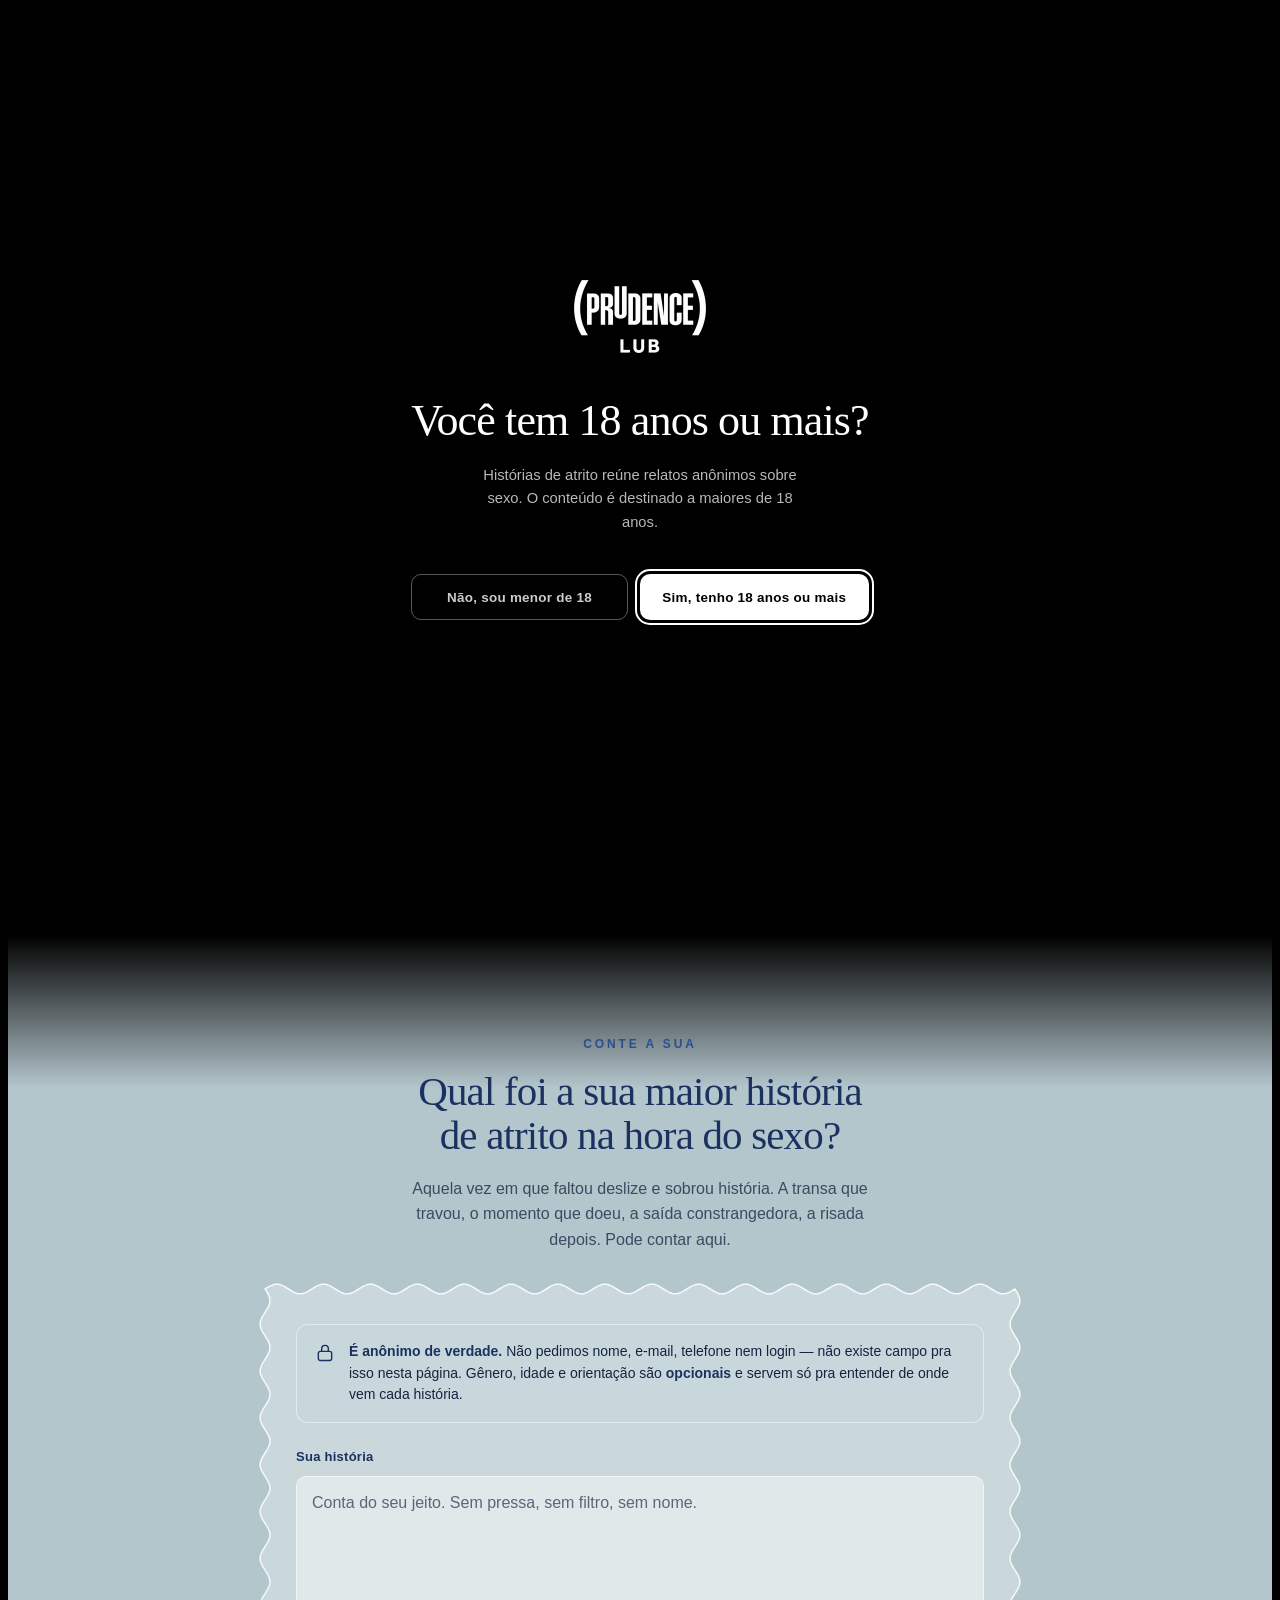
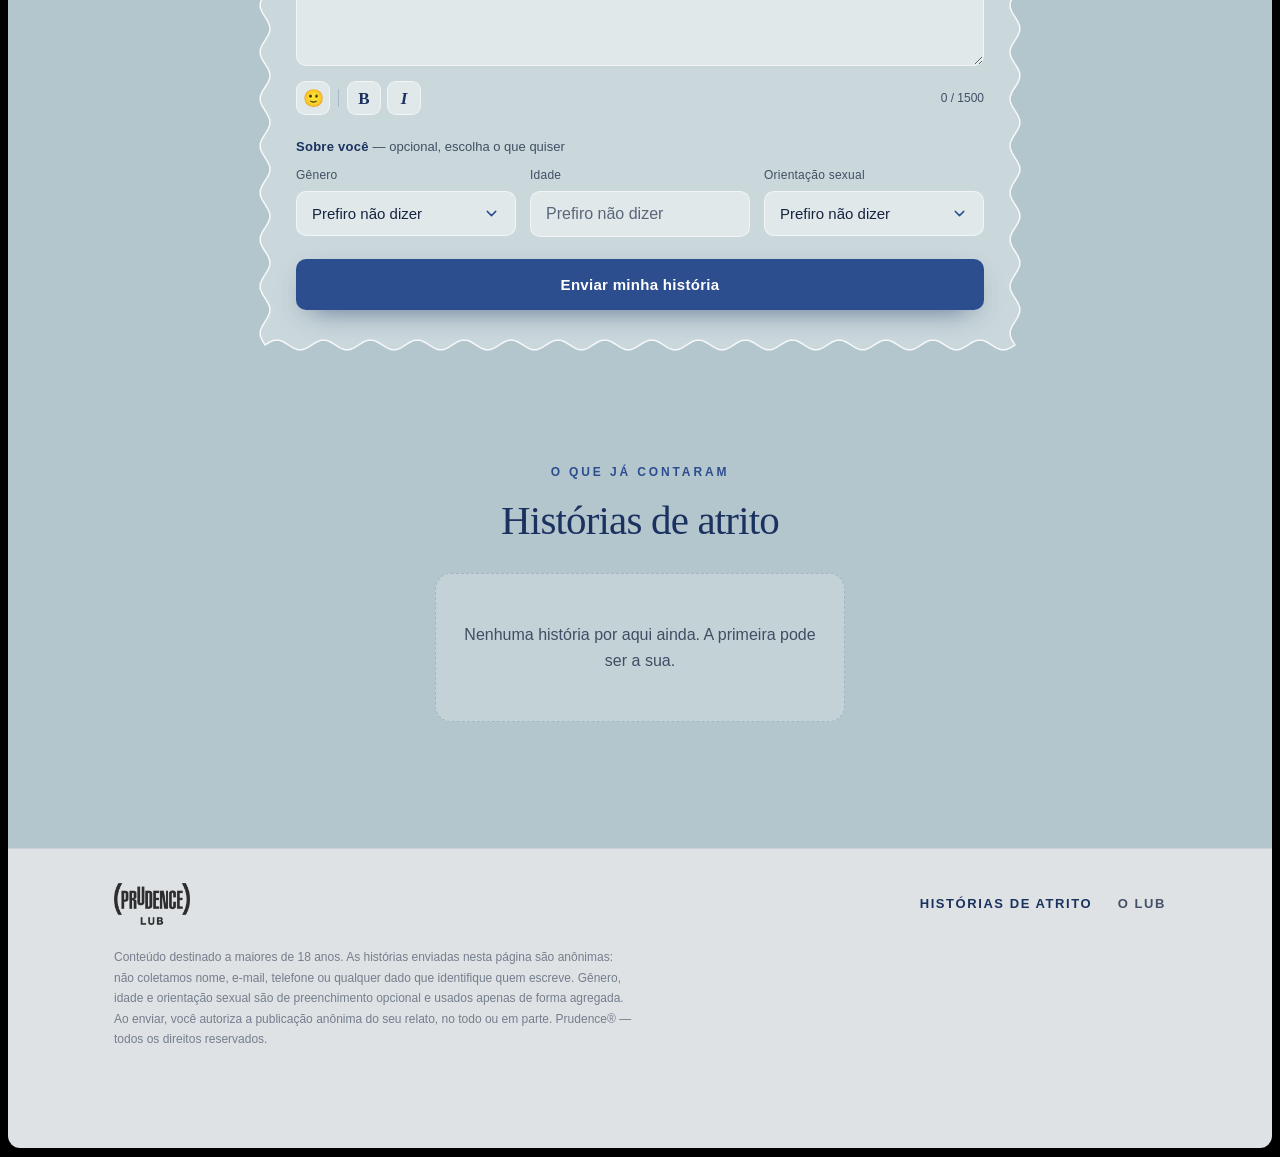
==== index.html @ 9f00e686 "Contorno da hero volta em azul bebe" ====
<!DOCTYPE html>
<html lang="pt-BR">
<head>
<meta charset="utf-8">
<meta name="viewport" content="width=device-width, initial-scale=1, viewport-fit=cover">
<title>Histórias de atrito — Prudence Lub</title>
<meta name="description" content="Qual foi sua maior história de atrito? Conte sua história de forma anônima. Sem nome, sem e-mail, sem login.">
<meta name="theme-color" content="#000000">
<meta property="og:type" content="website">
<meta property="og:title" content="Histórias de atrito">
<meta property="og:description" content="Qual foi sua maior história de atrito? Conte sua história de forma anônima.">
<meta name="robots" content="noindex,nofollow">
<link rel="icon" href="data:image/svg+xml,<svg xmlns='http://www.w3.org/2000/svg' viewBox='0 0 32 32'><circle cx='16' cy='16' r='13' fill='%23c3d7de' stroke='%232c4e8f' stroke-width='2'/></svg>">

<link rel="stylesheet" href="assets/app.css">
<script>
/* roda antes de pintar: quem ja confirmou nao ve o portao piscar */
try{if(localStorage.getItem('casos-de-atrito:idade')==='ok')document.documentElement.classList.add('idade-ok')}catch(e){}
</script>
</head>

<body>

<div class="gate" id="gate" role="dialog" aria-modal="true" aria-labelledby="gateTitle" aria-describedby="gateText">
  <svg class="gate__iris" viewBox="0 0 100 100" preserveAspectRatio="xMidYMid slice" aria-hidden="true">
    <defs>
      <mask id="khMask">
        <rect width="100" height="100" fill="#fff"/>
        <!-- furo de fechadura: branco esconde, preto abre -->
        <path id="khShape" fill="#000"
              d="M50 41A5.8 5.8 0 1 1 49.99 41ZM48 50.5 52 50.5 54.3 61 45.7 61Z"/>
      </mask>
    </defs>
    <rect width="100" height="100" fill="#000" mask="url(#khMask)"/>
  </svg>
  <div class="gate__box">
    <span class="gate__mark" role="img" aria-label="Prudence Lub"></span>

    <div class="gate__ask" id="gateAsk">
      <h1 class="gate__title" id="gateTitle">Você tem 18 anos ou mais?</h1>
      <p class="gate__text" id="gateText">Histórias de atrito reúne relatos anônimos sobre sexo.
        O conteúdo é destinado a maiores de 18 anos.</p>
      <div class="gate__btns">
        <button class="gate__btn gate__btn--yes" type="button" id="gateYes">Sim, tenho 18 anos ou mais</button>
        <button class="gate__btn gate__btn--no" type="button" id="gateNo">Não, sou menor de 18</button>
      </div>
    </div>

    <div class="gate__deny" id="gateDeny" hidden>
      <h1 class="gate__title">Volte quando fizer 18.</h1>
      <p class="gate__text">Este conteúdo é restrito a maiores de idade. Obrigado pela honestidade.</p>
    </div>
  </div>
</div>

<canvas id="fluid" aria-hidden="true"></canvas>

<div class="page">

  <!-- fora do pill preto, na ponta esquerda: abre a janela dos discos -->
  <button class="trilha-btn" id="trilhaBtn" type="button"
          aria-haspopup="dialog" aria-expanded="false" aria-controls="trilha">
    <span class="disco-ico" aria-hidden="true"></span>
    <span class="trilha-btn__label">Trilha</span>
  </button>

  <p class="live" id="live" hidden>
    <span class="live__dot" aria-hidden="true"></span>
    <span id="liveN">32</span> <span class="live__word">anônimos online</span> <span class="live__eyes" aria-hidden="true">👀</span>
  </p>

  <header class="nav" id="nav">
    <nav class="nav__pill" aria-label="Principal">
      <a class="nav__link" href="index.html" aria-current="page">Histórias de atrito</a>
      <a class="brand" href="index.html" aria-label="Prudence Lub — início">
        <span class="brand__mark" role="img" aria-label="Prudence Lub"></span>
      </a>
      <a class="nav__link" href="lub.html">O Lub</a>
    </nav>
  </header>

  <main id="top">

    <!-- HERO -->
    <section class="hero">
      <div class="wrap">
        <h1 class="r">
          <span class="hero__lockup">
            <img class="hero__art" src="assets/historias-de-atrito-traco.webp"
                 width="1009" height="511" alt="Histórias de atrito"
                 fetchpriority="high" decoding="async">
            <!-- gotas entram aqui, montadas em common.js -->
            <span class="hero__gotas" id="heroGotas" aria-hidden="true"></span>
          </span>
        </h1>
        <div class="scroll r" aria-hidden="true">
          <svg viewBox="0 0 24 24" width="15" height="15" fill="none" stroke="currentColor" stroke-width="2" stroke-linecap="round" stroke-linejoin="round"><path d="M12 5v14M19 12l-7 7-7-7"/></svg>
        </div>
      </div>
    </section>

    <!-- ESCREVER  |  LER -->
    <section class="split" id="contar">
      <div class="wrap split__in">

       <div class="col col--form">
        <div class="col__head r">
          <span class="eyebrow">Conte a sua</span>
          <h2>Qual foi a sua maior história de atrito na hora do sexo?</h2>
          <p>Aquela vez em que faltou deslize e sobrou história. A transa que travou,
            o momento que doeu, a saída constrangedora, a risada depois. Pode contar aqui.</p>
        </div>

        <div class="panel-wrap r">
        <svg class="panel__edge" id="panelEdge" aria-hidden="true"><path/></svg>
        <div class="panel" id="panel">

          <form id="form" novalidate>
            <div class="anon">
              <svg viewBox="0 0 24 24" fill="none" stroke="currentColor" stroke-width="1.7" stroke-linecap="round" stroke-linejoin="round" aria-hidden="true">
                <rect x="4" y="10" width="16" height="11" rx="2.5"/><path d="M8 10V6.8a4 4 0 0 1 8 0V10"/>
              </svg>
              <p><strong>É anônimo de verdade.</strong> Não pedimos nome, e-mail, telefone
                nem login — não existe campo pra isso nesta página. Gênero, idade e
                orientação são <strong>opcionais</strong> e servem só pra entender de onde
                vem cada história.</p>
            </div>

            <div class="field field--story">
              <label for="historia">Sua história</label>
              <textarea id="historia" name="historia" maxlength="1500" required
                placeholder="Conta do seu jeito. Sem pressa, sem filtro, sem nome."></textarea>

              <div class="field__foot">
                <div class="tools" role="group" aria-label="Formatação">
                  <button class="tool" type="button" id="emojiBtn"
                          aria-expanded="false" aria-controls="emojiPanel"
                          aria-label="Inserir emoji" title="Emoji">🙂</button>
                  <span class="tools__sep" aria-hidden="true"></span>
                  <button class="tool tool--b" type="button" id="boldBtn"
                          aria-label="Negrito" title="Negrito (Ctrl+B)">B</button>
                  <button class="tool tool--i" type="button" id="italBtn"
                          aria-label="Itálico" title="Itálico (Ctrl+I)">I</button>
                </div>
                <span class="counter" id="counter">0 / 1500</span>
              </div>

              <div class="emoji-panel" id="emojiPanel" role="group" aria-label="Emojis" hidden></div>
            </div>

            <fieldset>
              <span class="legend">Sobre você <span class="hint">— opcional, escolha o que quiser</span></span>
              <div class="grid3">
                <div>
                  <label for="genero">Gênero</label>
                  <select id="genero" name="genero">
                    <option value="">Prefiro não dizer</option>
                    <option>Mulher cis</option>
                    <option>Homem cis</option>
                    <option>Mulher trans</option>
                    <option>Homem trans</option>
                    <option>Pessoa não-binária</option>
                    <option>Travesti</option>
                    <option>Outro</option>
                  </select>
                </div>

                <div>
                  <label for="idade">Idade</label>
                  <input type="number" id="idade" name="idade"
                    min="18" max="100" step="1" inputmode="numeric"
                    placeholder="Prefiro não dizer">
                </div>

                <div>
                  <label for="orientacao">Orientação sexual</label>
                  <select id="orientacao" name="orientacao">
                    <option value="">Prefiro não dizer</option>
                    <option>Heterossexual</option>
                    <option>Gay</option>
                    <option>Lésbica</option>
                    <option>Bissexual</option>
                    <option>Pansexual</option>
                    <option>Assexual</option>
                    <option>Outra</option>
                  </select>
                </div>
              </div>
            </fieldset>

            <!-- honeypot -->
            <div class="hp" aria-hidden="true">
              <label for="site">Não preencha este campo</label>
              <input type="text" id="site" name="site" tabindex="-1" autocomplete="off">
            </div>

            <button class="btn" type="submit" id="submit"><span>Enviar minha história</span></button>
            <p class="err" id="err" role="alert"></p>
          </form>

          <div class="done" id="done" role="status" aria-live="polite">
            <div class="mark">
              <svg viewBox="0 0 24 24" fill="none" stroke="currentColor" stroke-width="2" stroke-linecap="round" stroke-linejoin="round"><path d="M20 6 9 17l-5-5"/></svg>
            </div>
            <h3>História recebida.</h3>
            <p>Obrigado por contar. Ela entrou anônima, do jeito que você escreveu.</p>
            <button class="again" type="button" id="again">Ver as histórias</button>
          </div>

        </div>
        </div>
       </div>

       <div class="col col--feed" id="historias">
        <div class="col__head r">
          <span class="eyebrow">O que já contaram</span>
          <h2>Histórias de atrito</h2>
          <p class="feed__count" id="feedCount"></p>
        </div>

        <div class="feed__grid" id="feedGrid"></div>

        <p class="feed__empty" id="feedEmpty">
          Nenhuma história por aqui ainda. A primeira pode ser a sua.
        </p>

        <button class="feed__more" type="button" id="feedMore" hidden>Ver mais histórias</button>
       </div>

      </div>
    </section>

  </main>

  <a class="tab" href="#contar">
    <svg class="tab__shape" viewBox="0 0 480 44" aria-hidden="true">
      <!-- colina de ombros concavos: os pontos de controle ficam a meio
           caminho do ombro, entao a curva sai horizontal da moldura e
           chega horizontal no plato — sem quina -->
      <path d="M0 44C60 44 60 0 120 0L360 0C420 0 420 44 480 44Z"/>
    </svg>
    <span class="tab__label">Quero contar minha história</span>
  </a>

  <footer>
    <div class="wrap">
      <div class="foot">
        <a class="brand" href="index.html" aria-label="Prudence Lub — início">
          <span class="brand__mark" role="img" aria-label="Prudence Lub"></span>
        </a>
        <nav class="foot__links" aria-label="Rodapé">
          <a href="index.html" aria-current="page">Histórias de atrito</a>
          <a href="lub.html">O Lub</a>
        </nav>
      </div>
      <p class="legal">
        Conteúdo destinado a maiores de 18 anos. As histórias enviadas nesta página são
        anônimas: não coletamos nome, e-mail, telefone ou qualquer dado que identifique
        quem escreve. Gênero, idade e orientação sexual são de preenchimento opcional e
        usados apenas de forma agregada. Ao enviar, você autoriza a publicação anônima do
        seu relato, no todo ou em parte. Prudence® — todos os direitos reservados.
      </p>
    </div>
  </footer>

</div>

<!-- ============================================================
     Janela da trilha: escolhe o disco pra escrever "na vibe".

     O palco ocupa a janela inteira e as capas sao <button> de
     verdade — e o WebGL que pinta por cima, quando disponivel.
     Capas e tocador sao montados em assets/common.js.
     ============================================================ -->
<div class="trilha" id="trilha" hidden role="dialog" aria-modal="true" aria-labelledby="trilhaTitle">
  <div class="trilha__scrim"></div>
  <div class="trilha__palco" id="trilhaPalco" aria-label="Discos"></div>

  <div class="tocador" id="tocador">
    <button class="tocador__play" id="tocaPlay" type="button" aria-label="Tocar">
      <svg id="tocaIcoPlay" width="18" height="18" viewBox="0 0 24 24" fill="currentColor" aria-hidden="true"><path d="M7 4.5 20 12 7 19.5z"/></svg>
      <svg id="tocaIcoPause" width="18" height="18" viewBox="0 0 24 24" fill="currentColor" aria-hidden="true" hidden><path d="M7 4.5h3.6v15H7zM13.4 4.5H17v15h-3.6z"/></svg>
    </button>

    <div class="tocador__txt">
      <p class="tocador__nome" id="tocaNome">01. Sem pressa</p>
      <p class="tocador__sub" id="tocaSub">Histórias de atrito, Vol. I</p>
      <p class="tocador__tempo" id="tocaTempo">--:--</p>
    </div>

    <div class="tocador__nav">
      <button id="tocaPrev" type="button" aria-label="Disco anterior">
        <svg width="16" height="16" viewBox="0 0 24 24" fill="currentColor" aria-hidden="true"><path d="M18 5v14L8 12zM6 5h2.2v14H6z"/></svg>
      </button>
      <button id="tocaNext" type="button" aria-label="Próximo disco">
        <svg width="16" height="16" viewBox="0 0 24 24" fill="currentColor" aria-hidden="true"><path d="M6 5v14l10-7zM15.8 5H18v14h-2.2z"/></svg>
      </button>
    </div>

    <span class="tocador__barra" id="tocaBarra"></span>
  </div>

  <div class="trilha__box">
    <button class="trilha__close" id="trilhaClose" type="button">fechar</button>
    <p class="trilha__eyebrow">Escolha o disco</p>
    <h2 class="trilha__title" id="trilhaTitle">Escreva na vibe</h2>
    <p class="trilha__sub">Cada disco é um clima. Arraste, escolha o seu e deixe tocando
      enquanto conta sua história.</p>
  </div>

  <p class="trilha__nota" id="trilhaNota">
    As faixas ainda não têm áudio: os arquivos entram em <code>assets/audio/</code>
    e a trilha passa a tocar. Nada aqui simula som.
  </p>
</div>
<script src="assets/common.js"></script>
<script>
/* =============================================================
   Formulário + feed de histórias

   ATENÇÃO: não existe backend ainda.

   - FORM_ENDPOINT vazio  -> o envio não sai do navegador. A história
     é guardada em localStorage só pra o feed ter o que mostrar em
     demo. É por navegador: ninguém vê a história de mais ninguém.
   - STORIES_ENDPOINT vazio -> o feed lê o mesmo localStorage.

   Com os dois preenchidos a página funciona de verdade, sem mais
   nenhuma mudança de código. O feed espera um GET devolvendo
   [{ historia, genero, idade, orientacao }, ...] já MODERADO —
   esta página publica o que o endpoint mandar.

   O anonimato prometido é responsabilidade do backend: ele NÃO pode
   registrar IP, User-Agent nem timestamp de precisão suficiente pra
   cruzar com outros logs.
   ============================================================= */
(() => {
  const FORM_ENDPOINT = '';      // POST — ex.: 'https://track-....../historias'
  const STORIES_ENDPOINT = '';   // GET  — ex.: 'https://track-....../historias'
  const VOTE_ENDPOINT = '';      // POST — ex.: 'https://track-....../historias/voto'
  const LOCAL_KEY = 'casos-de-atrito:local';
  const VOTES_KEY = 'casos-de-atrito:votos';
  const VOTED_KEY = 'casos-de-atrito:votei';
  const PAGE = 6;

  const form = document.getElementById('form');
  const done = document.getElementById('done');
  const err = document.getElementById('err');
  const submit = document.getElementById('submit');
  const historia = document.getElementById('historia');
  const counter = document.getElementById('counter');
  const idade = document.getElementById('idade');
  const MAX = 1500;
  const IDADE_MIN = 18, IDADE_MAX = 100;

  // só dígitos no campo de idade — bloqueia "e", "+", "-" e vírgula do type=number
  idade.addEventListener('keydown', (e) => {
    if (['e', 'E', '+', '-', ',', '.'].includes(e.key)) e.preventDefault();
  });
  idade.addEventListener('input', () => {
    idade.value = idade.value.replace(/\D/g, '').slice(0, 3);
    idade.classList.remove('is-bad');
  });

  // contador de caracteres
  const updateCounter = () => {
    const n = historia.value.length;
    counter.textContent = `${n} / ${MAX}`;
    counter.classList.toggle('is-near', n > MAX * 0.9);
  };
  historia.addEventListener('input', updateCounter);
  updateCounter();

  const fail = (msg) => {
    err.textContent = msg;
    err.classList.add('is-on');
  };

  form.addEventListener('submit', async (e) => {
    e.preventDefault();
    err.classList.remove('is-on');

    // honeypot: bot preencheu o campo escondido — finge sucesso e descarta
    if (form.site.value) { form.style.display = 'none'; done.classList.add('is-on'); return; }

    const texto = historia.value.trim();
    if (texto.length < 40) {
      fail('Conta um pouco mais — pelo menos umas linhas pra história fazer sentido.');
      historia.focus();
      return;
    }

    // idade é opcional, mas se vier tem que estar entre 18 e 100
    let anos = null;
    if (idade.value.trim()) {
      anos = parseInt(idade.value, 10);
      if (!Number.isFinite(anos) || anos < IDADE_MIN || anos > IDADE_MAX) {
        fail(anos < IDADE_MIN
          ? 'Esta página é só para maiores de 18 anos.'
          : `Coloque uma idade entre ${IDADE_MIN} e ${IDADE_MAX} — ou deixe em branco.`);
        idade.classList.add('is-bad');
        idade.focus();
        return;
      }
    }

    // payload sem nada que identifique quem escreveu
    const payload = {
      historia: texto,
      genero: form.genero.value || null,
      idade: anos,
      orientacao: form.orientacao.value || null
    };

    submit.disabled = true;
    submit.querySelector('span').textContent = 'Enviando…';

    try {
      if (FORM_ENDPOINT) {
        const res = await fetch(FORM_ENDPOINT, {
          method: 'POST',
          headers: { 'Content-Type': 'application/json' },
          body: JSON.stringify(payload)
        });
        if (!res.ok) throw new Error(res.status);
      }
      // sem endpoint, guarda local só pra o feed ter o que mostrar em demo
      if (!FORM_ENDPOINT) saveLocal(payload);

      form.style.display = 'none';
      done.classList.add('is-on');
      done.scrollIntoView({ block: 'center', behavior: 'smooth' });

      stories = await loadStories();
      paint(true);
    } catch {
      submit.disabled = false;
      submit.querySelector('span').textContent = 'Enviar minha história';
      fail('Não deu pra enviar agora. Tenta de novo em alguns instantes.');
    }
  });


  /* ---------- feed ---------- */
  const grid = document.getElementById('feedGrid');
  const empty = document.getElementById('feedEmpty');
  const moreBtn = document.getElementById('feedMore');
  const countEl = document.getElementById('feedCount');

  let stories = [];
  let shown = 0;

  const newId = () => (crypto.randomUUID ? crypto.randomUUID()
                                         : 'h' + Date.now() + Math.random().toString(36).slice(2));

  function saveLocal(story) {
    const local = readJSON(LOCAL_KEY, []);
    local.unshift({ ...story, id: newId() });
    writeJSON(LOCAL_KEY, local.slice(0, 200));
  }

  async function loadStories() {
    if (STORIES_ENDPOINT) {
      try {
        const res = await fetch(STORIES_ENDPOINT);
        if (!res.ok) throw new Error(res.status);
        const data = await res.json();
        return Array.isArray(data) ? data : (data.historias || []);
      } catch { return []; }
    }
    // backfill de id em registros antigos, pra o voto ter chave estável
    const local = readJSON(LOCAL_KEY, []);
    let dirty = false;
    for (const h of local) if (!h.id) { h.id = newId(); dirty = true; }
    if (dirty) writeJSON(LOCAL_KEY, local);
    return local;
  }

  /* ---------- votos ----------
     Sem VOTE_ENDPOINT os votos vivem em localStorage: contam por
     navegador e servem pra demo. Com endpoint, o servidor e a fonte
     da verdade e o numero vem junto com a historia (s.votos). */
  const readJSON = (k, fb) => {
    try { return JSON.parse(localStorage.getItem(k)) ?? fb; } catch { return fb; }
  };
  const writeJSON = (k, v) => {
    try { localStorage.setItem(k, JSON.stringify(v)); } catch { /* storage cheio/bloqueado */ }
  };

  const localVotes = () => readJSON(VOTES_KEY, {});
  const votedIds = () => new Set(readJSON(VOTED_KEY, []));

  function voteCount(s) {
    if (VOTE_ENDPOINT || STORIES_ENDPOINT) return Number(s.votos) || 0;
    return Number(localVotes()[s.id]) || 0;
  }

  async function sendVote(id, delta) {
    if (!VOTE_ENDPOINT) {
      const v = localVotes();
      v[id] = Math.max(0, (Number(v[id]) || 0) + delta);
      writeJSON(VOTES_KEY, v);
      return;
    }
    await fetch(VOTE_ENDPOINT, {
      method: 'POST',
      headers: { 'Content-Type': 'application/json' },
      body: JSON.stringify({ id, delta })
    });
  }

  function voteButton(s) {
    const btn = document.createElement('button');
    btn.type = 'button';
    btn.className = 'vote';

    const drop = document.createElement('span');
    drop.className = 'vote__drop';
    drop.textContent = '💦';
    drop.setAttribute('aria-hidden', 'true');

    const n = document.createElement('span');
    n.className = 'vote__n';

    btn.append(drop, n);

    let on = votedIds().has(s.id);
    let count = voteCount(s);

    const sync = () => {
      n.textContent = count;
      btn.classList.toggle('is-on', on);
      btn.setAttribute('aria-pressed', String(on));
      btn.setAttribute('aria-label',
        `${count} ${count === 1 ? 'gota' : 'gotas'}. ${on ? 'Remover meu voto' : 'Votar nesta história'}`);
    };
    sync();

    btn.addEventListener('click', async () => {
      const delta = on ? -1 : 1;
      on = !on;
      count = Math.max(0, count + delta);
      sync();

      if (on) {
        btn.classList.remove('is-pop');
        void btn.offsetWidth;          // reinicia a animação
        btn.classList.add('is-pop');
      }

      // registra quem eu votei (por navegador, não identifica ninguém)
      const set = votedIds();
      on ? set.add(s.id) : set.delete(s.id);
      writeJSON(VOTED_KEY, [...set]);

      try { await sendVote(s.id, delta); }
      catch {
        // servidor recusou: desfaz pra não mentir o número
        on = !on;
        count = Math.max(0, count - delta);
        const back = votedIds();
        on ? back.add(s.id) : back.delete(s.id);
        writeJSON(VOTED_KEY, [...back]);
        sync();
      }
    });

    return btn;
  }

  /* Converte **negrito** e _italico_ montando nos de texto e elementos.
     Sem innerHTML em nenhum ponto: o resto do texto entra como texto
     literal, entao markup enviado no relato nao vira elemento. */
  function marcarTexto(alvo, texto) {
    alvo.textContent = '';
    const re = /\*\*([^*\n]+)\*\*|_([^_\n]+)_/g;
    let i = 0, m;
    while ((m = re.exec(texto)) !== null) {
      if (m.index > i) alvo.appendChild(document.createTextNode(texto.slice(i, m.index)));
      const forte = m[1] !== undefined;
      const tag = document.createElement(forte ? 'strong' : 'em');
      tag.textContent = forte ? m[1] : m[2];
      alvo.appendChild(tag);
      i = re.lastIndex;
    }
    if (i < texto.length) alvo.appendChild(document.createTextNode(texto.slice(i)));
  }

  function storyCard(s) {
    const el = document.createElement('article');
    el.className = 'story';

    const p = document.createElement('p');
    p.className = 'story__text is-clamped';
    marcarTexto(p, String(s.historia || ''));
    el.appendChild(p);

    const more = document.createElement('button');
    more.type = 'button';
    more.className = 'story__more';
    more.textContent = 'Ler tudo';
    more.hidden = true;
    more.addEventListener('click', () => {
      const clamped = p.classList.toggle('is-clamped');
      more.textContent = clamped ? 'Ler tudo' : 'Recolher';
    });
    el.appendChild(more);

    const foot = document.createElement('div');
    foot.className = 'story__foot';

    const meta = document.createElement('p');
    meta.className = 'story__meta';
    const bits = [
      s.genero,
      Number.isFinite(+s.idade) && s.idade ? `${s.idade} anos` : null,
      s.orientacao
    ].filter(Boolean);
    meta.textContent = bits.length ? bits.join(' · ') : 'Anônimo';
    foot.appendChild(meta);

    foot.appendChild(voteButton(s));
    el.appendChild(foot);

    // "Ler tudo" só aparece se o texto realmente estourar o clamp
    requestAnimationFrame(() => {
      if (p.scrollHeight - p.clientHeight > 4) more.hidden = false;
    });

    return el;
  }

  function paint(reset) {
    if (reset) { grid.textContent = ''; shown = 0; }

    for (const s of stories.slice(shown, shown + PAGE)) grid.appendChild(storyCard(s));
    shown = Math.min(shown + PAGE, stories.length);

    moreBtn.hidden = shown >= stories.length;
    empty.hidden = stories.length > 0;
    countEl.textContent = stories.length
      ? `${stories.length} ${stories.length === 1 ? 'história contada' : 'histórias contadas'}`
      : '';
  }

  moreBtn.addEventListener('click', () => paint(false));
  document.getElementById('again').addEventListener('click', () => {
    document.getElementById('historias').scrollIntoView({ behavior: 'smooth' });
  });

  loadStories().then(s => { stories = s; paint(true); });


  /* ---------- ondulação no hover do botão ---------- */
  let lastRipple = 0;
  const ripple = (e) => {
    const now = performance.now();
    if (now - lastRipple < 190) return;   // throttle: senão vira sopa de anéis
    lastRipple = now;

    const r = submit.getBoundingClientRect();
    const x = e.clientX - r.left, y = e.clientY - r.top;

    // diâmetro que alcança o canto mais distante do cursor
    const d = 2 * Math.max(
      Math.hypot(x, y), Math.hypot(r.width - x, y),
      Math.hypot(x, r.height - y), Math.hypot(r.width - x, r.height - y)
    );

    const el = document.createElement('span');
    el.className = 'ripple';
    el.style.cssText = `left:${x}px;top:${y}px;width:${d}px;height:${d}px`;
    submit.appendChild(el);
    el.addEventListener('animationend', () => el.remove());
  };
  submit.addEventListener('pointerenter', ripple);
  submit.addEventListener('pointermove', ripple);
})();


/* =============================================================
   Borda ondulada da janela de escrever

   Percorre o perimetro do retangulo somando um seno na normal de
   cada lado. Cada lado recebe um numero INTEIRO de ondas, entao a
   curva volta a zero exatamente nos cantos e as quinas fecham sem
   degrau. O mesmo caminho vira clip-path do painel (pro vidro seguir
   a onda) e stroke de um svg irmao (pro contorno nao ser cortado).
   ============================================================= */
(() => {
  const panel = document.getElementById('panel');
  const svg = document.getElementById('panelEdge');
  if (!panel || !svg || !CSS.supports('clip-path', 'path("M0 0L1 1Z")')) return;

  const path = svg.querySelector('path');
  const AMP = 5;          // altura da onda
  const TARGET = 46;      // comprimento de onda alvo, ajustado pra fechar inteiro
  const SEG = 10;         // segmentos por onda

  function build(w, h) {
    const pts = [];
    const side = (x0, y0, x1, y1, nx, ny) => {
      const len = Math.hypot(x1 - x0, y1 - y0);
      const waves = Math.max(2, Math.round(len / TARGET));
      const steps = waves * SEG;
      for (let i = 0; i < steps; i++) {
        const t = i / steps;
        const off = Math.sin(t * waves * Math.PI * 2) * AMP;
        pts.push([x0 + (x1 - x0) * t + nx * off, y0 + (y1 - y0) * t + ny * off]);
      }
    };

    const m = AMP;   // margem pra crista da onda nao vazar da caixa
    side(m, m, w - m, m, 0, -1);        // topo
    side(w - m, m, w - m, h - m, 1, 0); // direita
    side(w - m, h - m, m, h - m, 0, 1); // base
    side(m, h - m, m, m, -1, 0);        // esquerda

    return 'M' + pts.map(pt => pt[0].toFixed(1) + ' ' + pt[1].toFixed(1)).join('L') + 'Z';
  }

  function apply() {
    const w = panel.offsetWidth, h = panel.offsetHeight;
    if (!w || !h) return;
    const d = build(w, h);
    panel.style.clipPath = `path('${d}')`;
    svg.setAttribute('viewBox', `0 0 ${w} ${h}`);
    path.setAttribute('d', d);
  }

  // o painel muda de altura ao digitar, ao trocar pra confirmacao e no resize
  new ResizeObserver(apply).observe(panel);
  apply();
})();




/* =============================================================
   Seletor de emoji

   Insere no ponto do cursor, respeita o limite de 1500 e dispara
   'input' pra o contador acompanhar. Navegacao por setas com
   tabindex rotativo: um unico ponto de parada no Tab, e nao 50.
   ============================================================= */
(() => {
  const btn = document.getElementById('emojiBtn');
  const panel = document.getElementById('emojiPanel');
  const campo = document.getElementById('historia');
  if (!btn || !panel || !campo) return;

  const MAX = 1500;
  const EMOJIS = [
    '😅','😂','🤣','😭','😳','😬','🙃','😏','😍','🥰','🥵','🤤',
    '😴','🤯','🙈','🫠','🥴','😌','😤','🫣','😮','😶',
    '❤️','🧡','💛','💚','💙','💜','🖤','💔','💘','💋',
    '🔥','✨','💫','⚡','💦','💧','🌊','🫧',
    '🍑','🍆','🌶️','🍒','🥂','🕯️','🛏️','🧴',
    '👀','🫦','🙌','👏','🤞','🤏','🫶','💅',
  ];

  let idx = 0;

  EMOJIS.forEach((e, i) => {
    const b = document.createElement('button');
    b.type = 'button';
    b.textContent = e;
    b.tabIndex = i === 0 ? 0 : -1;
    b.setAttribute('aria-label', `Inserir ${e}`);
    b.addEventListener('click', () => inserir(e));
    panel.appendChild(b);
  });
  const botoes = [...panel.querySelectorAll('button')];

  function inserir(emoji) {
    const ini = campo.selectionStart ?? campo.value.length;
    const fim = campo.selectionEnd ?? ini;
    const novo = campo.value.slice(0, ini) + emoji + campo.value.slice(fim);
    if (novo.length > MAX) return;              // nao estoura o limite do campo

    campo.value = novo;
    const pos = ini + emoji.length;
    campo.focus();
    campo.setSelectionRange(pos, pos);
    campo.dispatchEvent(new Event('input', { bubbles: true }));   // atualiza o contador
  }

  const abrir = (v) => {
    panel.hidden = !v;
    btn.setAttribute('aria-expanded', String(v));
    if (v) { idx = 0; botoes.forEach((b, i) => b.tabIndex = i ? -1 : 0); }
  };

  btn.addEventListener('click', () => abrir(panel.hidden));

  // Esc no documento, nao so no painel: depois de abrir pelo botao o foco
  // fica NO BOTAO, e um listener preso ao painel nunca receberia a tecla
  document.addEventListener('keydown', (e) => {
    if (e.key !== 'Escape' || panel.hidden) return;
    abrir(false);
    btn.focus();
  });

  panel.addEventListener('keydown', (e) => {
    const cols = Math.max(1, Math.round(panel.clientWidth / botoes[0].offsetWidth));
    const mapa = { ArrowRight: 1, ArrowLeft: -1, ArrowDown: cols, ArrowUp: -cols };
    if (!(e.key in mapa)) return;
    e.preventDefault();
    const prox = Math.min(botoes.length - 1, Math.max(0, idx + mapa[e.key]));
    botoes[idx].tabIndex = -1;
    idx = prox;
    botoes[idx].tabIndex = 0;
    botoes[idx].focus();
  });

  document.addEventListener('click', (e) => {
    if (!panel.hidden && !panel.contains(e.target) && e.target !== btn) abrir(false);
  });
})();



/* =============================================================
   Negrito e italico

   O campo e textarea (texto puro), entao formatacao vira MARCADOR no
   proprio texto: **negrito** e _italico_. O feed converte na hora de
   exibir, montando <strong>/<em> por createElement — nunca innerHTML,
   porque o texto vem de terceiro.
   ============================================================= */
(() => {
  const campo = document.getElementById('historia');
  const bold = document.getElementById('boldBtn');
  const ital = document.getElementById('italBtn');
  if (!campo || !bold || !ital) return;

  const MAX = 1500;

  function envolver(marca) {
    const v = campo.value;
    const n = marca.length;
    const ini = campo.selectionStart, fim = campo.selectionEnd;
    const sel = v.slice(ini, fim);

    let novo, a, b;

    if (sel.length >= n * 2 && sel.startsWith(marca) && sel.endsWith(marca)) {
      // marcadores dentro da selecao: tira
      novo = v.slice(0, ini) + sel.slice(n, -n) + v.slice(fim);
      a = ini; b = fim - n * 2;
    } else if (v.slice(ini - n, ini) === marca && v.slice(fim, fim + n) === marca) {
      // marcadores logo fora da selecao: tira
      novo = v.slice(0, ini - n) + sel + v.slice(fim + n);
      a = ini - n; b = fim - n;
    } else {
      novo = v.slice(0, ini) + marca + sel + marca + v.slice(fim);
      if (novo.length > MAX) return;            // nao estoura o limite
      a = ini + n; b = fim + n;                 // cursor entre as marcas quando nao ha selecao
    }

    campo.value = novo;
    campo.focus();
    campo.setSelectionRange(a, b);
    campo.dispatchEvent(new Event('input', { bubbles: true }));
  }

  bold.addEventListener('click', () => envolver('**'));
  ital.addEventListener('click', () => envolver('_'));

  campo.addEventListener('keydown', (e) => {
    if (!(e.metaKey || e.ctrlKey) || e.altKey) return;
    const k = e.key.toLowerCase();
    if (k === 'b') { e.preventDefault(); envolver('**'); }
    if (k === 'i') { e.preventDefault(); envolver('_'); }
  });
})();

</script>
</body>
</html>
---- assets/app.css ----
:root{
    /* paleta da campanha */
    --ice:#f1f6f8;        /* quase-branco azulado */
    --ice-2:#e6eef2;
    --mist:#c3d7de;       /* azul-claro acinzentado */
    /* superficie das secoes depois do hero: a agua para de aparecer
       direto atras do conteudo e vira so o fundo do hero */
    --panel:rgba(195,215,222,.92);
    /* alpha 0 da MESMA cor: 'transparent' interpola por preto e suja o meio do gradiente */
    --panel-0:rgba(195,215,222,0);
    --fade:clamp(110px,17vh,220px);
    --mist-deep:#a6c2cd;
    --navy:#2c4e8f;       /* contorno / acento */
    --navy-deep:#1b3160;
    --ink:#16233f;        /* texto */

    --muted:rgba(22,35,63,.76);
    --line:rgba(44,78,143,.22);
    --line-soft:rgba(44,78,143,.12);

    /* letra clássica */
    --serif:"Iowan Old Style","Palatino Linotype",Palatino,"Book Antiqua","Times New Roman",Georgia,serif;
    --sans:"Helvetica Neue",Helvetica,Arial,system-ui,sans-serif;

    --maxw:1180px;
    --pad:clamp(20px,5vw,64px);

    /* moldura clara: o conteudo e um cartao recuado, de cantos
       arredondados, e a moldura e o fundo do body aparecendo em volta */
    --frame:clamp(8px,0.66vw,12px);
    --frame-r:clamp(10px,0.95vw,15px);
    --frame-c:#000;
  }

  *,*::before,*::after{box-sizing:border-box}
  html{-webkit-text-size-adjust:100%;scroll-behavior:smooth}
  @media (prefers-reduced-motion:reduce){html{scroll-behavior:auto}}

  body{
    margin:0;
    padding:var(--frame);
    background:var(--frame-c);
    color:var(--ink);
    font-family:var(--sans);
    font-size:clamp(16px,1.05vw,18px);
    line-height:1.6;
    -webkit-font-smoothing:antialiased;
    overflow-x:hidden;
  }

  /* ---------- lâmina d'água ---------- */
  /* canvas e elemento substituido: com width:auto ele assume o tamanho
     do buffer em vez de esticar no inset, por isso as medidas explicitas */
  #fluid{
    position:fixed;
    top:var(--frame);left:var(--frame);
    width:calc(100% - var(--frame)*2);
    height:calc(100% - var(--frame)*2);
    display:block;z-index:0;pointer-events:none;
    border-radius:var(--frame-r);
  }
  .no-fluid #fluid{display:none}
  .no-fluid body::before{
    content:"";
    position:fixed;inset:var(--frame);z-index:0;pointer-events:none;
    border-radius:var(--frame-r);
    background:
      radial-gradient(62vw 62vw at 20% 16%, var(--mist), transparent 64%),
      radial-gradient(54vw 54vw at 84% 32%, rgba(44,78,143,.14), transparent 62%),
      radial-gradient(70vw 70vw at 52% 98%, var(--mist-deep), transparent 66%),
      var(--ice);
  }

  .page{position:relative;z-index:1}
  .wrap{width:100%;max-width:var(--maxw);margin-inline:auto;padding-inline:var(--pad)}

  /* ---------- tipografia ---------- */
  h1,h2,h3{margin:0;color:var(--navy-deep)}
  p{margin:0}
  .muted{color:var(--muted)}

  .eyebrow{
    font-family:var(--sans);
    font-size:12px;letter-spacing:.24em;text-transform:uppercase;
    color:var(--navy);font-weight:700;
  }

  /* ---------- nav ----------
     Pill flutuante centralizado: link, marca, link. A barra em si nao
     pinta nada e nao captura clique — so o pill. Sticky, entao reserva
     a propria altura e nada passa por baixo. */
  .nav{
    position:sticky;
    top:calc(var(--frame) + 12px);
    z-index:40;
    display:flex;justify-content:center;
    padding-inline:var(--pad);
    pointer-events:none;
    margin-bottom:-6px;
  }
  /* em repouso o menu recua; volta inteiro no hover ou no foco por teclado.
     So em aparelho com hover: no toque nao existe hover, e o menu ficaria
     apagado pra sempre sem jeito de restaurar. */
  @media (hover:hover) and (pointer:fine){
    .nav__pill{
      opacity:.55;
      transition:opacity .35s cubic-bezier(.2,.8,.2,1);
    }
    .nav__pill:hover,
    .nav__pill:focus-within{opacity:1}
  }
  @media (prefers-reduced-motion:reduce){
    .nav__pill{transition:none}
  }

  .nav__pill{
    pointer-events:auto;
    display:flex;align-items:center;
    gap:clamp(14px,2.2vw,38px);
    max-width:100%;
    background:#000;
    border-radius:999px;
    padding:8px clamp(16px,1.8vw,26px);
    box-shadow:0 14px 34px -20px rgba(0,0,0,.75);
  }
  .nav__link{
    color:rgba(255,255,255,.72);text-decoration:none;white-space:nowrap;
    font-size:clamp(10px,0.85vw,12px);font-weight:700;
    letter-spacing:.14em;text-transform:uppercase;
    transition:color .2s;
  }
  .nav__link:hover{color:#fff}
  .nav__link[aria-current="page"]{
    color:#fff;
    text-decoration:underline;text-underline-offset:6px;text-decoration-thickness:1.5px;
  }
  .nav__link:focus-visible{outline:2px solid #fff;outline-offset:4px;border-radius:4px}

  .brand{display:inline-flex;text-decoration:none;line-height:0;flex:none}
  .brand__mark{
    display:block;
    height:clamp(30px,2.6vw,38px);
    aspect-ratio:1.808;                 /* proporcao do lockup recortado */
    /* caminho relativo a ESTE arquivo, nao ao html */
    background:url("prudence-lub.png") center/contain no-repeat;
    transition:transform .3s cubic-bezier(.2,.8,.2,1);
  }
  .brand:hover .brand__mark{transform:scale(1.06)}
  .brand:focus-visible{outline:2px solid #fff;outline-offset:5px;border-radius:999px}

  /* a arte e branca; no rodape claro ela e invertida pra virar escura */
  .foot .brand__mark{height:42px;filter:invert(1);opacity:.8}
  footer .brand:focus-visible{outline-color:var(--navy)}

  /* ---------- hero ---------- */
  .hero{
    position:relative;
    min-height:calc(100svh - var(--frame)*2);
    display:flex;flex-direction:column;align-items:center;justify-content:center;
    text-align:center;
    padding-block:clamp(60px,10vh,120px);
  }
  .hero h1{margin:0;line-height:0}
  /* caixa de referencia das gotas: elas sao posicionadas em % sobre a
     arte, entao acompanham o tamanho dela sem conta nenhuma no JS */
  .hero__lockup{position:relative;display:inline-block;line-height:0}
  .hero__gotas{position:absolute;inset:0;pointer-events:none}

  /* Gota: largura em %, altura pelo aspect-ratio — assim ela encolhe
     junto com o lockup no mobile. A queda tambem e relativa (% do
     translateY resolve contra a propria altura da gota), entao nao ha
     medida em px pra corrigir por breakpoint. */
  .gota{
    position:absolute;
    width:var(--d);aspect-ratio:1;
    margin-left:calc(var(--d) / -2);
    /* brilho no ombro: e o que faz ler como agua e nao como bolinha */
    background:
      radial-gradient(circle at 34% 26%, rgba(255,255,255,.72), transparent 46%),
      var(--c);
    border-radius:50% 50% 50% 50% / 62% 62% 38% 38%;
    /* a gota e irma do <img>, entao nao pega o filtro dele: sem sombra
       propria ela ficava com cara de colada sobre o lettering */
    filter:drop-shadow(0 3px 5px rgba(27,49,96,.22));
    opacity:0;
    will-change:transform,opacity;
    animation:pingar var(--t) linear forwards;
  }
  /* incha na ponta, estica, solta e acelera na queda */
  @keyframes pingar{
    0%   {transform:translateY(-8%)  scale(.22,.16); opacity:0}
    10%  {transform:translateY(-4%)  scale(.62,.5);  opacity:.7}
    26%  {transform:translateY(0)    scale(1,1);     opacity:.92}
    38%  {transform:translateY(6%)   scale(.9,1.32); opacity:.92}
    48%  {transform:translateY(70%)  scale(.78,1.5); opacity:.9}
    62%  {transform:translateY(220%) scale(.72,1.38);opacity:.82}
    78%  {transform:translateY(470%) scale(.68,1.24);opacity:.9}
    92%  {transform:translateY(calc(var(--queda) * .82)) scale(.64,1.16);opacity:.55}
    100% {transform:translateY(var(--queda)) scale(.6,1.1); opacity:0}
  }
  @media (prefers-reduced-motion:reduce){.gota{display:none}}
  .hero__art{
    display:block;
    width:min(64vw, 650px);
    height:auto;
    margin-inline:auto;
    /* drop-shadow, nao box-shadow: o arquivo tem alpha, entao a sombra
       segue a silhueta das letras em vez do retangulo da imagem.
       Mesmo navy da sombra do tubo do Lub. */
    filter:drop-shadow(0 18px 26px rgba(27,49,96,.34));
  }
  /* Fora do fluxo, ancorada no pe do hero: no fluxo ela somava altura
     abaixo da arte e empurrava o lockup pra cima do centro. Assim o h1
     fica sozinho e o justify-content:center centra a arte de verdade.
     Centralizada por `left` + `margin-left`, e nao por transform: a
     animacao `bob` usa transform e sobrescreveria o translateX. */
  .hero .scroll{
    position:absolute;
    bottom:clamp(96px,13vh,140px);   /* acima da aba fixa do rodape */
    left:50%;margin-left:-19px;
    width:38px;height:38px;border-radius:50%;
    border:1px solid var(--line);
    display:grid;place-items:center;color:var(--navy);
    animation:bob 2.6s ease-in-out infinite;
  }
  @keyframes bob{0%,100%{transform:translateY(0)}50%{transform:translateY(6px)}}
  @media (prefers-reduced-motion:reduce){.hero .scroll{animation:none}}


  /* ---------- sobre o Lub ---------- */
  .about{
    background:linear-gradient(to bottom, var(--panel-0) 0, var(--panel) var(--fade));
    padding-block:calc(var(--fade) * 0.7) clamp(20px,4vh,50px);
    scroll-margin-top:calc(96px + var(--frame));
  }
  .about__head{text-align:center;margin-bottom:clamp(24px,4vh,40px)}
  .about__head h2{
    font-family:var(--serif);font-weight:400;
    font-size:clamp(32px,5vw,64px);line-height:1.06;letter-spacing:-.02em;margin-top:14px;
  }
  .about__head p{margin:18px auto 0;max-width:44ch;color:var(--muted);font-size:clamp(15px,1.2vw,17px)}

  .about__stage{
    display:flex;flex-direction:column;align-items:center;gap:34px;
  }
  .about__tube{
    display:block;height:auto;
    width:clamp(150px,26vw,225px);
    filter:drop-shadow(0 40px 50px rgba(27,49,96,.22));
  }

  /* bolhas: no mobile viram uma fileira que quebra sozinha */
  .bubbles{
    list-style:none;margin:0;padding:0;
    display:flex;flex-wrap:wrap;justify-content:center;gap:12px;
  }
  .bubble{
    display:grid;place-items:center;text-align:center;
    width:var(--d);height:var(--d);
    border:2px solid var(--navy-deep);
    border-radius:50%;
    padding:6px;
    font-size:clamp(12px,1.05vw,15px);
    font-weight:700;line-height:1.15;letter-spacing:-.01em;
    color:var(--navy-deep);
    background:rgba(255,255,255,.34);
    -webkit-backdrop-filter:blur(6px);
    backdrop-filter:blur(6px);
  }
  .fizz{display:none}

  /* a partir de 900px as bolhas flutuam em volta do tubo */
  @media (min-width:900px){
    /* o palco precisa ser mais alto que o tubo (proporcao 1:2.92),
       senao ele transborda pras secoes vizinhas */
    .about__stage{display:block;position:relative;min-height:clamp(660px,74vh,780px)}
    .about__tube{
      position:absolute;left:50%;top:50%;transform:translate(-50%,-50%);
      width:clamp(165px,15vw,215px);
    }
    .bubbles{display:block}
    .bubble{
      position:absolute;
      left:var(--x);top:var(--y);
      transform:translate(-50%,-50%);
      transition:transform .4s cubic-bezier(.2,.8,.2,1);
    }
    .bubble:hover{transform:translate(-50%,-50%) scale(1.06)}
    /* bolhinhas decorativas, so na versao flutuante */
    .fizz{
      display:block;position:absolute;
      left:var(--x);top:var(--y);
      width:var(--d);height:var(--d);
      transform:translate(-50%,-50%);
      border:2px solid var(--navy-deep);border-radius:50%;
      opacity:.55;pointer-events:none;
    }
  }

  /* ---------- split: escrever | ler ---------- */
  .split{
    /* a agua do hero se dissolve na superficie azul em vez de cortar seco.
       O ultimo stop de um linear-gradient se estende ate o fim, entao o
       resto da secao fica com --panel chapado. */
    background:linear-gradient(to bottom, var(--panel-0) 0, var(--panel) var(--fade));
    padding-block:calc(var(--fade) * 0.62) clamp(90px,14vh,150px);
    scroll-margin-top:calc(96px + var(--frame));
  }
  .split .wrap{max-width:1420px}
  /* empilhado: formulario centralizado e, abaixo, o feed em toda a largura */
  .split__in{display:block}
  .col--form{max-width:760px;margin-inline:auto}
  .col--feed{margin-top:clamp(80px,12vh,140px);scroll-margin-top:calc(96px + var(--frame))}

  .col__head{margin-bottom:clamp(26px,3.5vh,38px);text-align:center}
  .col__head p{margin-inline:auto}
  .col__head h2{
    font-family:var(--serif);
    font-weight:400;
    font-size:clamp(28px,3.2vw,42px);
    line-height:1.08;
    letter-spacing:-.02em;
    margin-top:14px;
    text-wrap:balance;
  }
  .col__head p{
    margin-top:18px;
    max-width:52ch;
    font-size:clamp(15px,1.25vw,18px);
    color:var(--muted);
    text-wrap:pretty;
  }

  /* ---------- painel de vidro ----------
     Receita do GlassCard de referência: preenchimento chapado a 30%,
     borda fina de mesma cor/alpha, raio 16px e blur médio. Sem
     gradiente, sem brilho especular, sem inset — vidro limpo. */
  /* a janela e recortada por um caminho ondulado gerado em JS; o
     contorno vem de um svg irmao, pra o traco nao ser cortado pelo
     proprio clip-path */
  .panel-wrap{position:relative;max-width:760px;margin-inline:auto}
  .panel__edge{
    position:absolute;inset:0;width:100%;height:100%;
    pointer-events:none;z-index:2;overflow:visible;
  }
  .panel__edge path{
    fill:none;
    stroke:rgba(255,255,255,.85);
    stroke-width:1.5;
    vector-effect:non-scaling-stroke;
  }
  .panel{
    position:relative;
    padding:clamp(30px,3.8vw,40px) clamp(28px,3.4vw,36px);
    background:rgba(255,255,255,.30);
    -webkit-backdrop-filter:blur(12px);
    backdrop-filter:blur(12px);
    box-shadow:0 24px 60px -46px rgba(27,49,96,.5);
  }
  /* sem clip-path:path() o painel volta a ser um retangulo arredondado */
  @supports not (clip-path: path("M0 0L1 1Z")){
    .panel{border-radius:16px;border:1px solid rgba(255,255,255,.55)}
    .panel__edge{display:none}
  }

  /* sem backdrop-filter (Firefox antigo), cai pra fosco opaco */
  @supports not ((backdrop-filter:blur(1px)) or (-webkit-backdrop-filter:blur(1px))){
    .panel{background:rgba(255,255,255,.86)}
  }

  /* aviso de anonimato */
  .anon{
    display:flex;gap:14px;align-items:flex-start;
    padding:16px 18px;
    border:1px solid rgba(255,255,255,.5);
    border-radius:12px;
    background:rgba(195,215,222,.3);
    margin-bottom:24px;
  }
  .anon svg{width:20px;height:20px;flex:none;color:var(--navy-deep);margin-top:2px}
  .anon p{font-size:14px;line-height:1.55;color:var(--ink)}
  .anon strong{color:var(--navy-deep)}

  /* campos */
  .field{margin-bottom:22px}
  .field > label,.legend{
    display:block;
    font-size:13px;font-weight:700;letter-spacing:.02em;
    color:var(--navy-deep);margin-bottom:8px;
  }
  .hint{font-weight:400;color:var(--muted);letter-spacing:0}

  /* campos seguem a mesma língua do card: chapado, borda fina, raio menor */
  textarea,select,input[type="number"]{
    width:100%;
    font-family:inherit;font-size:16px;color:var(--ink);
    background:rgba(255,255,255,.42);
    border:1px solid rgba(255,255,255,.55);
    border-radius:10px;
    padding:13px 15px;
    transition:border-color .2s, box-shadow .2s, background .2s;
  }
  textarea{min-height:190px;resize:vertical;line-height:1.6}
  textarea::placeholder,input::placeholder{color:rgba(22,35,63,.66)}
  textarea:focus,select:focus,input[type="number"]:focus{
    outline:none;
    border-color:var(--navy);
    background:rgba(255,255,255,.78);
    box-shadow:0 0 0 3px rgba(44,78,143,.16);
  }
  input[type="number"]{appearance:textfield;-moz-appearance:textfield}
  input[type="number"]::-webkit-outer-spin-button,
  input[type="number"]::-webkit-inner-spin-button{-webkit-appearance:none;margin:0}
  input[type="number"].is-bad{border-color:#8c2230;box-shadow:0 0 0 3px rgba(140,34,48,.14)}

  select{
    appearance:none;
    font-size:15px;
    padding-right:40px;
    background-image:url("data:image/svg+xml,%3Csvg xmlns='http://www.w3.org/2000/svg' viewBox='0 0 24 24' fill='none' stroke='%232c4e8f' stroke-width='2' stroke-linecap='round' stroke-linejoin='round'%3E%3Cpath d='m6 9 6 6 6-6'/%3E%3C/svg%3E");
    background-repeat:no-repeat;
    background-position:right 15px center;
    background-size:17px;
    cursor:pointer;
  }

  .counter{
    font-size:12px;color:var(--muted);
    font-variant-numeric:tabular-nums;
  }
  .field--story{position:relative}
  .field__foot{
    display:flex;align-items:center;justify-content:space-between;gap:12px;
    margin-top:8px;
  }
  .tools{display:flex;align-items:center;gap:6px}
  .tools__sep{width:1px;height:18px;background:var(--line);margin-inline:2px}
  .tool{
    display:grid;place-items:center;
    width:34px;height:34px;padding:0;
    border-radius:9px;
    border:1px solid rgba(255,255,255,.55);
    background:rgba(255,255,255,.42);
    color:var(--navy-deep);
    font-family:var(--serif);font-size:17px;line-height:1;cursor:pointer;
    transition:background .2s,border-color .2s,transform .18s;
  }
  .tool--b{font-weight:700}
  .tool--i{font-style:italic;font-weight:600}
  .tool:hover{background:rgba(255,255,255,.85);border-color:var(--navy)}
  .tool[aria-expanded="true"]{background:var(--mist);border-color:var(--navy)}
  .tool:active{transform:scale(.94)}
  .tool:focus-visible{outline:2px solid var(--navy);outline-offset:2px}

  /* [hidden] do navegador perde pro display de autor, entao a guarda e
     obrigatoria — sem ela o painel nunca fecha */
  .emoji-panel[hidden]{display:none}
  .emoji-panel{
    position:absolute;z-index:20;
    left:0;right:0;
    margin-top:8px;
    display:grid;
    grid-template-columns:repeat(auto-fill,minmax(38px,1fr));
    gap:4px;
    max-height:212px;overflow-y:auto;
    padding:10px;
    border-radius:12px;
    border:1px solid rgba(255,255,255,.6);
    /* opaco de verdade: e um popover, nao um vidro — com .86 os campos
       de tras vazavam por baixo dos emojis */
    background:#f4f8fa;
    box-shadow:0 20px 44px -28px rgba(27,49,96,.6);
  }
  .emoji-panel button{
    aspect-ratio:1;
    border:0;background:none;border-radius:8px;
    font-size:19px;line-height:1;cursor:pointer;
    transition:background .15s,transform .15s;
  }
  .emoji-panel button:hover{background:var(--mist);transform:scale(1.14)}
  .emoji-panel button:focus-visible{outline:2px solid var(--navy);outline-offset:-2px}
  @media (prefers-reduced-motion:reduce){
    .emoji-btn,.emoji-panel button{transition:none}
  }
  .counter.is-near{color:var(--navy)}

  fieldset{border:0;margin:0 0 22px;padding:0}
  /* auto-fit: na coluna estreita do split os 3 campos quebram sozinhos
     em vez de espremer e cortar o texto do select */
  .grid3{display:grid;gap:14px;grid-template-columns:repeat(auto-fit,minmax(196px,1fr))}
  .grid3 label{
    display:block;font-size:12px;color:var(--muted);
    margin-bottom:6px;letter-spacing:.02em;
  }

  /* honeypot — invisível pra gente, irresistível pra bot */
  .hp{position:absolute;left:-9999px;width:1px;height:1px;overflow:hidden}

  /* ondulação no hover — anéis saindo do cursor, dentro do botão */
  .btn{position:relative;overflow:hidden;isolation:isolate}
  /* :not(.ripple) e obrigatorio — sem ele esta regra (0,1,1) vence a do
     .ripple (0,1,0), os aneis viram itens flex e incham o botao */
  .btn > span:not(.ripple){position:relative;z-index:1}
  .btn > .ripple{
    position:absolute;
    border-radius:50%;
    border:2px solid rgba(255,255,255,.6);
    transform:translate(-50%,-50%) scale(0);
    pointer-events:none;
    will-change:transform,opacity;
    animation:ripple-out 850ms cubic-bezier(.2,.7,.3,1) forwards;
  }
  @keyframes ripple-out{
    0%{transform:translate(-50%,-50%) scale(0);opacity:.9}
    100%{transform:translate(-50%,-50%) scale(1);opacity:0}
  }
  @media (prefers-reduced-motion:reduce){.ripple{display:none}}

  .btn{
    display:inline-flex;align-items:center;justify-content:center;gap:.6em;
    width:100%;
    padding:1.05em 2em;
    border:1px solid transparent;border-radius:10px;
    background:var(--navy);color:#fff;
    font-family:inherit;font-weight:700;font-size:15px;letter-spacing:.02em;
    cursor:pointer;
    transition:transform .25s cubic-bezier(.2,.8,.2,1), background .25s, box-shadow .25s;
    box-shadow:0 10px 30px -14px rgba(27,49,96,.85);
  }
  .btn:hover:not(:disabled){transform:translateY(-2px);background:var(--navy-deep)}
  .btn:active:not(:disabled){transform:translateY(0)}
  .btn:disabled{opacity:.55;cursor:not-allowed}
  :where(a,button,select,textarea):focus-visible{outline:2px solid var(--navy);outline-offset:3px}

  .err{
    display:none;margin-top:14px;font-size:14px;color:#8c2230;
    background:rgba(140,34,48,.08);border:1px solid rgba(140,34,48,.25);
    border-radius:12px;padding:12px 14px;
  }
  .err.is-on{display:block}

  /* confirmação */
  .done{display:none;text-align:center;padding:clamp(20px,5vw,50px) 0}
  .done.is-on{display:block}
  .done h3{
    font-family:var(--serif);font-weight:400;
    font-size:clamp(26px,3.6vw,40px);line-height:1.1;letter-spacing:-.02em;
  }
  .done p{margin-top:16px;color:var(--muted)}
  .done .mark{
    width:56px;height:56px;margin:0 auto 22px;border-radius:50%;
    display:grid;place-items:center;
    background:var(--mist);border:1px solid var(--navy);color:var(--navy-deep);
  }
  .done .mark svg{width:26px;height:26px}

  /* ---------- feed ---------- */
  .feed__count{margin-top:14px;font-size:14px;color:var(--muted)}

  /* masonry por multi-coluna: cards de alturas diferentes se encaixam
     sem buraco, que e o efeito do grid de depoimentos da referencia */
  .feed__grid{columns:1;column-gap:18px}
  @media (min-width:720px){.feed__grid{columns:2}}
  @media (min-width:1120px){.feed__grid{columns:3}}

  .story{
    break-inside:avoid;
    margin-bottom:18px;
    border-radius:16px;
    padding:22px 22px 20px;
    background:rgba(255,255,255,.30);
    -webkit-backdrop-filter:blur(12px);
    backdrop-filter:blur(12px);
    border:1px solid rgba(255,255,255,.55);
  }
  @supports not ((backdrop-filter:blur(1px)) or (-webkit-backdrop-filter:blur(1px))){
    .story{background:rgba(255,255,255,.86)}
  }

  .story__text strong{font-weight:700}
  .story__text em{font-style:italic}
  .story__text{
    white-space:pre-wrap;overflow-wrap:anywhere;
    font-size:16px;line-height:1.62;color:var(--ink);
  }
  .story__text.is-clamped{
    display:-webkit-box;-webkit-line-clamp:8;-webkit-box-orient:vertical;overflow:hidden;
  }
  .story__more{
    margin-top:10px;padding:0;border:0;background:none;
    font-family:inherit;font-size:13px;font-weight:700;color:var(--navy);
    cursor:pointer;text-decoration:underline;text-underline-offset:3px;
  }
  .story__foot{
    display:flex;align-items:center;justify-content:space-between;gap:14px;
    margin-top:16px;padding-top:14px;
    border-top:1px solid var(--line-soft);
  }
  .story__meta{
    font-size:12px;letter-spacing:.08em;text-transform:uppercase;
    color:var(--muted);
  }

  /* voto — gota */
  .vote{
    display:inline-flex;align-items:center;gap:8px;flex:none;
    padding:7px 14px 7px 11px;
    border-radius:999px;
    border:1px solid var(--line);
    background:rgba(255,255,255,.5);
    font-family:inherit;font-size:14px;font-weight:700;color:var(--navy-deep);
    cursor:pointer;
    transition:background .2s, border-color .2s, transform .18s cubic-bezier(.2,.8,.2,1);
  }
  .vote:hover{background:rgba(255,255,255,.85);border-color:var(--navy)}
  .vote:active{transform:scale(.94)}
  .vote__drop{font-size:16px;line-height:1;filter:grayscale(1) opacity(.55);transition:filter .2s, transform .3s cubic-bezier(.2,.8,.2,1)}
  .vote__n{font-variant-numeric:tabular-nums;min-width:1ch;text-align:left}

  .vote.is-on{background:var(--mist);border-color:var(--navy)}
  .vote.is-on .vote__drop{filter:none;transform:scale(1.14)}
  /* respingo ao votar */
  .vote.is-pop .vote__drop{animation:drop-pop .5s cubic-bezier(.2,.8,.2,1)}
  @keyframes drop-pop{
    0%{transform:scale(1)}
    40%{transform:scale(1.5) translateY(-3px)}
    100%{transform:scale(1.14)}
  }
  @media (prefers-reduced-motion:reduce){
    .vote.is-pop .vote__drop{animation:none}
  }

  .feed__empty{
    text-align:center;max-width:46ch;margin-inline:auto;
    color:var(--muted);font-size:16px;
    padding:clamp(28px,5vw,48px) 24px;
    border:1px dashed var(--line);border-radius:16px;
    background:rgba(255,255,255,.22);
  }
  .feed__more{
    display:block;margin:26px auto 0;
    padding:.85em 1.9em;border-radius:10px;
    background:rgba(255,255,255,.42);border:1px solid rgba(255,255,255,.6);
    font-family:inherit;font-size:14px;font-weight:700;color:var(--navy-deep);
    cursor:pointer;transition:background .2s;
  }
  .feed__more:hover{background:rgba(255,255,255,.7)}
  .feed__more[hidden]{display:none}

  .done .again{
    margin-top:22px;padding:0;border:0;background:none;
    font-family:inherit;font-size:14px;font-weight:700;color:var(--navy);
    cursor:pointer;text-decoration:underline;text-underline-offset:3px;
  }

  /* footer */
  footer{
    border-top:1px solid var(--line-soft);
    background:rgba(241,246,248,.92);
    border-radius:0 0 var(--frame-r) var(--frame-r);
  }
  .foot{
    display:flex;flex-wrap:wrap;gap:20px;align-items:center;justify-content:space-between;
    padding-block:34px 22px;
  }
  .foot__links{display:flex;flex-wrap:wrap;gap:clamp(16px,2vw,26px)}
  .foot a{
    color:var(--muted);text-decoration:none;
    font-size:13px;font-weight:700;letter-spacing:.12em;text-transform:uppercase;
    transition:color .2s;
  }
  .foot a:hover{color:var(--navy-deep)}
  .foot a[aria-current="page"]{color:var(--navy-deep)}
  .legal{
    /* espaco pra aba fixa nao cobrir o texto legal */
    padding-bottom:clamp(86px,11vh,116px);font-size:12px;line-height:1.7;
    color:rgba(22,35,63,.52);max-width:78ch;
  }

  /* reveal */
  .r{opacity:0;transform:translateY(26px);transition:opacity .9s cubic-bezier(.2,.8,.2,1),transform .9s cubic-bezier(.2,.8,.2,1)}
  .r.in{opacity:1;transform:none}
  @media (prefers-reduced-motion:reduce){.r{opacity:1;transform:none;transition:none}}

  /* ---------- cta no fim da pagina do Lub ---------- */
  .lub-cta{
    background:var(--panel);
    padding-block:clamp(50px,9vh,90px) clamp(80px,13vh,140px);
    text-align:center;
  }
  .lub-cta p{
    font-family:var(--serif);font-weight:400;
    font-size:clamp(24px,3.2vw,40px);line-height:1.1;letter-spacing:-.02em;
    color:var(--navy-deep);margin-bottom:26px;
  }
  .btn--inline{width:auto;display:inline-flex;text-decoration:none}

  /* ---------- aba fixa: sai da moldura de baixo ---------- */
  .tab{
    position:fixed;
    bottom:0;left:50%;
    transform:translateX(-50%);
    z-index:50;
    width:clamp(340px,46vw,480px);
    max-width:calc(100% - var(--frame)*2 - 12px);
    text-decoration:none;
    line-height:0;
    display:block;
  }
  .tab__shape{
    display:block;width:100%;height:auto;
    fill:var(--frame-c);          /* mesma cor da moldura: a colina funde com a barra */
  }
  .tab__label{
    position:absolute;
    left:50%;top:clamp(7px,0.95vw,13px);
    transform:translateX(-50%);
    white-space:nowrap;
    color:#fff;
    font-size:clamp(8.5px,0.82vw,12px);
    font-weight:700;letter-spacing:.12em;text-transform:uppercase;
    line-height:1.2;
    transition:opacity .2s;
  }
  /* em tela estreita o plato encolhe junto com a colina: menos
     entreletra pra o rotulo nao vazar pros ombros */
  @media (max-width:620px){
    .tab__label{letter-spacing:.05em}
  }
  @media (max-width:380px){
    .tab__label{font-size:8px;letter-spacing:.02em}
  }
  .tab:hover .tab__label{opacity:.72}
  .tab:focus-visible{outline:none}
  .tab:focus-visible .tab__label{outline:2px solid #fff;outline-offset:5px;border-radius:4px}

  /* ---------- portao de 18+ ---------- */
  .idade-ok .gate{display:none}
  /* trava a rolagem enquanto o portao esta aberto */
  html:not(.idade-ok){overflow:hidden}

  .gate{
    position:fixed;inset:0;z-index:200;
    display:grid;place-items:center;
    padding:clamp(24px,6vw,48px);
    overflow:auto;
  }
  /* o preto do portao e o proprio svg mascarado: o furo cresce e engole a tela */
  .gate__iris{
    position:fixed;inset:0;
    width:100%;height:100%;
    pointer-events:none;
  }
  #khShape{
    transform-box:view-box;
    transform-origin:50px 50px;   /* centro do furo */
    transform:scale(0);           /* fechado: preto cobrindo tudo */
  }

  .gate__box{
    position:relative;z-index:1;
    width:100%;max-width:520px;text-align:center;
    display:flex;flex-direction:column;align-items:center;
  }
  .gate__mark{
    display:block;
    width:132px;height:73px;
    background:url("prudence-lub.png") center/contain no-repeat;
    margin-bottom:clamp(28px,5vh,44px);
  }
  .gate__title{
    font-family:var(--serif);font-weight:400;
    font-size:clamp(28px,4.6vw,44px);line-height:1.1;letter-spacing:-.02em;
    color:#fff;margin:0;
  }
  .gate__text{
    margin-top:18px;
    font-size:clamp(14px,1.15vw,16px);line-height:1.6;
    color:rgba(255,255,255,.72);
    max-width:42ch;margin-inline:auto;
  }
  .gate__btns{
    display:flex;flex-direction:column;gap:12px;
    margin-top:clamp(28px,4.5vh,40px);
    width:100%;
  }
  .gate__btn{
    width:100%;
    flex:1 1 0;
    white-space:nowrap;
    padding:1.05em 1.6em;border-radius:10px;
    font-family:inherit;font-size:clamp(13px,1.05vw,15px);font-weight:700;letter-spacing:.02em;
    cursor:pointer;border:1px solid transparent;
    transition:background .2s, color .2s, border-color .2s, transform .2s;
  }
  .gate__btn:active{transform:scale(.99)}
  .gate__btn--yes{background:#fff;color:#000}
  .gate__btn--yes:hover{background:rgba(255,255,255,.86)}
  .gate__btn--no{background:transparent;color:rgba(255,255,255,.8);border-color:rgba(255,255,255,.34)}
  .gate__btn--no:hover{color:#fff;border-color:rgba(255,255,255,.7)}
  .gate__btn:focus-visible{outline:2px solid #fff;outline-offset:3px}
  @media (min-width:520px){.gate__btns{flex-direction:row-reverse}}
  @media (prefers-reduced-motion:reduce){.gate__btn{transition:none}}

  /* ---------- presenca ----------
     Cromo fixo no canto oposto ao menu. Em tela estreita o pill preto
     ocupa quase toda a largura, entao o contador desce pra linha de
     baixo, centralizado, em vez de colidir. */
  .live[hidden]{display:none}
  .live{
    position:fixed;
    top:calc(var(--frame) + 20px);
    right:calc(var(--frame) + clamp(14px,2.2vw,32px));
    z-index:45;
    margin:0;
    display:inline-flex;align-items:center;gap:9px;
    padding:7px 15px 7px 13px;
    border-radius:999px;
    border:1px solid var(--line);
    background:rgba(255,255,255,.62);
    -webkit-backdrop-filter:blur(10px);
    backdrop-filter:blur(10px);
    font-size:13px;font-weight:700;color:var(--navy-deep);
    font-variant-numeric:tabular-nums;
    white-space:nowrap;
  }
  @media (max-width:900px){
    .live{
      top:calc(var(--frame) + 78px);
      right:auto;left:50%;transform:translateX(-50%);
      font-size:12px;padding:6px 13px 6px 11px;
    }
  }
  .live__dot{
    width:8px;height:8px;border-radius:50%;flex:none;
    background:#1f9d55;
    box-shadow:0 0 0 0 rgba(31,157,85,.55);
    animation:live-pulse 2.4s ease-out infinite;
  }
  .live__eyes{font-size:14px;line-height:1;margin-left:-2px}

  /* piscada curta quando o numero muda, pra a variacao ser percebida */
  .live.is-tick #liveN{animation:live-tick .5s cubic-bezier(.2,.8,.2,1)}
  @keyframes live-tick{
    0%{transform:translateY(-3px);opacity:.35}
    100%{transform:translateY(0);opacity:1}
  }
  #liveN{display:inline-block}
  @media (prefers-reduced-motion:reduce){.live.is-tick #liveN{animation:none}}

  @keyframes live-pulse{
    0%{box-shadow:0 0 0 0 rgba(31,157,85,.5)}
    70%{box-shadow:0 0 0 7px rgba(31,157,85,0)}
    100%{box-shadow:0 0 0 0 rgba(31,157,85,0)}
  }
  @media (prefers-reduced-motion:reduce){.live__dot{animation:none}}

  /* ---------- ficha tecnica ---------- */
  .specs{background:var(--panel);padding-block:clamp(60px,9vh,100px);scroll-margin-top:calc(96px + var(--frame))}
  .spec{max-width:820px;margin:0 auto;padding:0;border-top:1px solid var(--line-soft)}
  .spec__row{
    display:grid;grid-template-columns:1fr;gap:2px;
    padding:16px 0;border-bottom:1px solid var(--line-soft);
  }
  @media (min-width:680px){
    .spec__row{grid-template-columns:minmax(150px,26%) 1fr;gap:24px;align-items:baseline}
  }
  .spec dt{
    font-size:12px;font-weight:700;letter-spacing:.14em;text-transform:uppercase;
    color:var(--navy);
  }
  .spec dd{margin:0;font-size:clamp(15px,1.15vw,17px);color:var(--ink);line-height:1.55}
  .spec__nota{
    max-width:820px;margin:22px auto 0;
    font-size:13px;line-height:1.6;color:var(--muted);
  }

  /* ---------- onde comprar ---------- */
  .lojas{background:var(--panel);padding-block:clamp(50px,8vh,90px);scroll-margin-top:calc(96px + var(--frame))}
  .lojas__box{
    max-width:560px;margin-inline:auto;text-align:center;
    padding:clamp(24px,3.6vw,36px);
    border-radius:16px;
    border:1px solid rgba(255,255,255,.55);
    background:rgba(255,255,255,.34);
    -webkit-backdrop-filter:blur(12px);
    backdrop-filter:blur(12px);
  }
  .lojas__status{margin-top:16px;font-size:14px;color:var(--navy-deep);min-height:1.4em}
  .lojas__status[data-erro]{color:#8c2230}
  .lojas__privacidade{
    margin-top:18px;padding-top:16px;
    border-top:1px solid var(--line-soft);
    font-size:12px;line-height:1.6;color:var(--muted);
  }

  /* ---------- trilha: botao fora do pill, na ponta esquerda ----------
     Espelha o contador de presenca, que mora na ponta oposta: mesmo
     vidro, mesma altura, mesmo recuo da moldura. Some junto com o menu
     em repouso pra os dois cromos respirarem no mesmo ritmo. */
  .trilha-btn{
    position:fixed;
    top:calc(var(--frame) + 20px);
    left:calc(var(--frame) + clamp(14px,2.2vw,32px));
    z-index:45;
    display:inline-flex;align-items:center;gap:9px;
    padding:6px 15px 6px 6px;
    border-radius:999px;
    border:1px solid var(--line);
    background:rgba(255,255,255,.62);
    -webkit-backdrop-filter:blur(10px);
    backdrop-filter:blur(10px);
    font-family:inherit;
    font-size:11px;font-weight:700;letter-spacing:.14em;text-transform:uppercase;
    color:var(--navy-deep);
    cursor:pointer;white-space:nowrap;
    transition:opacity .35s cubic-bezier(.2,.8,.2,1),background .2s,border-color .2s;
  }
  @media (hover:hover) and (pointer:fine){
    .trilha-btn{opacity:.55}
    .trilha-btn:hover,.trilha-btn:focus-visible{opacity:1}
  }
  .trilha-btn:hover{background:rgba(255,255,255,.85);border-color:var(--navy)}
  .trilha-btn:focus-visible{outline:2px solid var(--navy);outline-offset:3px}
  @media (prefers-reduced-motion:reduce){.trilha-btn{transition:none}}

  /* bolachinha: sulcos + selo + furo, tudo em gradiente */
  .disco-ico{
    width:24px;height:24px;border-radius:50%;flex:none;
    background:
      radial-gradient(circle at 50% 50%, rgba(255,255,255,.9) 0 2px, transparent 2px),
      radial-gradient(circle at 50% 50%, var(--navy) 0 7px, transparent 7px),
      repeating-radial-gradient(circle at 50% 50%, #1b2740 0 1.2px, #2b3a5c 1.2px 2.4px);
    box-shadow:inset 0 0 0 1px rgba(255,255,255,.18);
  }
  .trilha-btn.is-tocando .disco-ico{animation:disco-gira 3.4s linear infinite}
  @keyframes disco-gira{to{transform:rotate(360deg)}}
  @media (prefers-reduced-motion:reduce){
    .trilha-btn.is-tocando .disco-ico{animation:none}
  }

  /* em tela estreita o pill preto ocupa quase tudo: o botao vira so a
     bolacha e desce pra linha do contador, sem colidir com o menu */
  @media (max-width:900px){
    .trilha-btn{
      top:calc(var(--frame) + 74px);
      left:calc(var(--frame) + 12px);
      padding:6px;
    }
    .trilha-btn__label{display:none}
  }

  /* ---------- janela da trilha ----------
     O palco ocupa a janela inteira: as capas sao <button> posicionados
     por JS (mesma conta que alimenta o WebGL), e o canvas pinta por
     cima. Com WebGL no ar as capas do DOM nao desenham nada — seguem
     ali so pelo clique, pelo Tab e pelo leitor de tela. */
  .trilha[hidden]{display:none}   /* guarda: display de autor vence o [hidden] do navegador */
  .trilha{
    position:fixed;inset:0;z-index:120;
    overflow:hidden;
  }
  /* Veu, nao parede: a pagina continua aparecendo por tras da janela.
     As cores sao rgba de proposito — chapar aqui tamparia a lamina
     d'agua, que e justamente o que se quer ver atravessando. */
  .trilha__scrim{
    position:absolute;inset:0;
    background:radial-gradient(120% 90% at 50% 56%,
      rgba(35,55,95,.40) 0%, rgba(16,26,46,.52) 55%, rgba(10,17,32,.60) 100%);
    opacity:0;transition:opacity .35s ease;
  }
  .trilha.is-aberta .trilha__scrim{opacity:1}
  /* com o canvas no ar o veu e ele que deita (uniforme uVeu no shader) */
  .trilha.tem-gl .trilha__scrim{background:none}

  .trilha__gl{
    position:absolute;inset:0;
    display:block;
    opacity:0;transition:opacity .4s ease;
    pointer-events:none;
  }
  .trilha.is-aberta .trilha__gl{opacity:1}

  .trilha__palco{
    position:absolute;inset:0;
    touch-action:pan-y;
    cursor:grab;
  }
  .trilha__palco.is-arrastando{cursor:grabbing}

  .capa[hidden]{display:none}
  .capa{
    position:absolute;
    left:50%;top:var(--cy,50%);
    width:var(--capa-w,300px);height:var(--capa-w,300px);
    margin:0;padding:0;border:0;
    background:center/cover no-repeat;
    border-radius:2px;
    cursor:pointer;
    box-shadow:0 30px 60px -30px rgba(0,0,0,.9);
  }
  .capa:focus-visible{outline:2px solid #fff;outline-offset:8px}
  /* sem pintura propria: o desenho vem do canvas */
  .trilha.tem-gl .capa{background:none;box-shadow:none}

  /* ---------- textos, por cima do palco ---------- */
  .trilha__box{
    position:absolute;
    top:clamp(18px,4vh,44px);left:50%;transform:translateX(-50%);
    width:min(100%,720px);
    padding-inline:clamp(16px,4vw,32px);
    text-align:center;
    pointer-events:none;             /* o arrasto atravessa os textos */
    opacity:0;transition:opacity .4s ease .06s;
  }
  .trilha.is-aberta .trilha__box{opacity:1}

  /* O veu e fraco de proposito, entao o texto branco pode cair sobre
     um trecho claro da agua. A sombra propria resolve sem precisar
     escurecer a tela inteira de novo. */
  .trilha__eyebrow,.trilha__title,.trilha__sub,.trilha__nota{
    text-shadow:0 1px 16px rgba(6,12,24,.85), 0 1px 3px rgba(6,12,24,.6);
  }
  .trilha__eyebrow{
    font-size:11px;letter-spacing:.24em;text-transform:uppercase;
    font-weight:700;color:var(--mist);
    margin:0 0 8px;
  }
  .trilha__title{
    font-family:var(--serif);font-weight:400;
    font-size:clamp(26px,3.6vw,42px);line-height:1.05;letter-spacing:-.02em;
    color:#fff;margin:0;
  }
  .trilha__sub{
    margin:10px auto 0;max-width:44ch;
    font-size:clamp(13px,1.05vw,15px);line-height:1.55;
    color:rgba(255,255,255,.62);
  }
  .trilha__close{
    position:absolute;
    top:clamp(18px,4vh,44px);right:clamp(16px,4vw,40px);
    z-index:31;                      /* acima do palco e do tocador */
    /* o box e pointer-events:none pra o arrasto atravessar os textos;
       o botao precisa reativar, senao fica embaixo do palco e morre */
    pointer-events:auto;
    display:inline-flex;align-items:center;
    padding:8px 14px;border-radius:999px;
    background:transparent;border:1px solid rgba(255,255,255,.28);
    color:rgba(255,255,255,.8);
    font-family:inherit;font-size:10px;font-weight:700;
    letter-spacing:.16em;text-transform:uppercase;
    cursor:pointer;transition:color .2s,border-color .2s;
  }
  .trilha__close:hover{color:#fff;border-color:rgba(255,255,255,.7)}
  .trilha__close:focus-visible{outline:2px solid #fff;outline-offset:3px}
  /* em tela estreita o titulo ocupa a largura toda e passaria por baixo
     do botao: o cabecalho desce pra linha seguinte */
  @media (max-width:560px){
    .trilha__box{top:calc(clamp(18px,4vh,44px) + 46px)}
  }

  /* ---------- tocador ----------
     Pill preto encostado no pe da capa; some enquanto o carrossel
     anda e volta quando assenta, como na referencia. Largura e
     altura vem do JS, que sabe onde a capa parou. */
  .tocador{
    position:absolute;
    left:50%;top:50%;
    transform:translate(-50%,-50%);
    z-index:30;                      /* acima das capas, que vao ate 20 */
    display:flex;align-items:center;
    gap:clamp(12px,1.6vw,22px);
    max-width:calc(100vw - 28px);
    padding:12px 18px 12px 14px;
    border-radius:999px;
    background:#191819;
    box-shadow:0 24px 50px -24px rgba(0,0,0,.95);
    text-align:left;
    overflow:hidden;
    transition:opacity .3s ease,transform .3s cubic-bezier(.2,.8,.2,1);
  }
  .tocador.is-oculto{
    opacity:0;
    transform:translate(-50%,calc(-50% + 14px)) scale(.96);
    pointer-events:none;
  }
  .tocador__play{
    flex:none;width:44px;height:44px;
    display:grid;place-items:center;
    border-radius:50%;border:0;
    background:rgba(255,255,255,.1);color:#fff;
    cursor:pointer;transition:background .2s,transform .2s;
  }
  .tocador__play:hover:not(:disabled){background:rgba(255,255,255,.2)}
  .tocador__play:active:not(:disabled){transform:scale(.95)}
  .tocador__play:disabled{opacity:.4;cursor:not-allowed}
  .tocador__play:focus-visible{outline:2px solid #fff;outline-offset:2px}
  .tocador__play svg[hidden]{display:none}

  .tocador__txt{flex:1 1 auto;min-width:0}
  .tocador__nome{
    font-size:14px;font-weight:700;color:#fff;
    white-space:nowrap;overflow:hidden;text-overflow:ellipsis;
  }
  .tocador__sub,.tocador__tempo{
    font-size:12px;color:rgba(255,255,255,.6);
    white-space:nowrap;overflow:hidden;text-overflow:ellipsis;
  }
  .tocador__tempo{font-variant-numeric:tabular-nums;margin-top:1px}

  .tocador__nav{display:flex;gap:4px;flex:none}
  .tocador__nav button{
    width:32px;height:32px;display:grid;place-items:center;
    border:0;background:none;color:rgba(255,255,255,.8);
    border-radius:50%;cursor:pointer;transition:color .2s,background .2s;
  }
  .tocador__nav button:hover{color:#fff;background:rgba(255,255,255,.1)}
  .tocador__nav button:focus-visible{outline:2px solid #fff;outline-offset:-2px}

  /* progresso: fio na base do pill */
  .tocador__barra{
    position:absolute;left:0;bottom:0;height:2px;width:0;
    background:var(--mist);
  }

  .trilha__nota[hidden]{display:none}
  .trilha__nota{
    position:absolute;
    bottom:clamp(14px,3vh,30px);left:50%;transform:translateX(-50%);
    width:min(100%,52ch);
    padding-inline:clamp(16px,4vw,32px);
    margin:0;text-align:center;
    font-size:12px;line-height:1.6;color:rgba(255,255,255,.5);
    pointer-events:none;
  }

  @media (prefers-reduced-motion:reduce){
    .trilha__scrim,.trilha__gl,.trilha__box,.tocador{transition:none}
  }

  /* trava a rolagem do fundo enquanto a janela esta aberta */
  html.trilha-aberta{overflow:hidden}

  /* O fundo da janela e translucido de proposito — a lamina d'agua e a
     hero continuam aparecendo. Mas o cromo FIXO da pagina (menu, aba,
     contador, o proprio botao da trilha) ficaria por cima da agua na
     mesma altura dos textos da janela, e o pill preto do menu cai
     exatamente atras do titulo. Entao so o cromo recua; o conteudo da
     pagina continua atravessando. */
  html.trilha-aberta .nav,
  html.trilha-aberta .live,
  html.trilha-aberta .trilha-btn,
  html.trilha-aberta .tab{
    opacity:0;
    pointer-events:none;
    transition:opacity .3s ease;
  }
  @media (prefers-reduced-motion:reduce){
    html.trilha-aberta .nav,
    html.trilha-aberta .live,
    html.trilha-aberta .trilha-btn,
    html.trilha-aberta .tab{transition:none}
  }
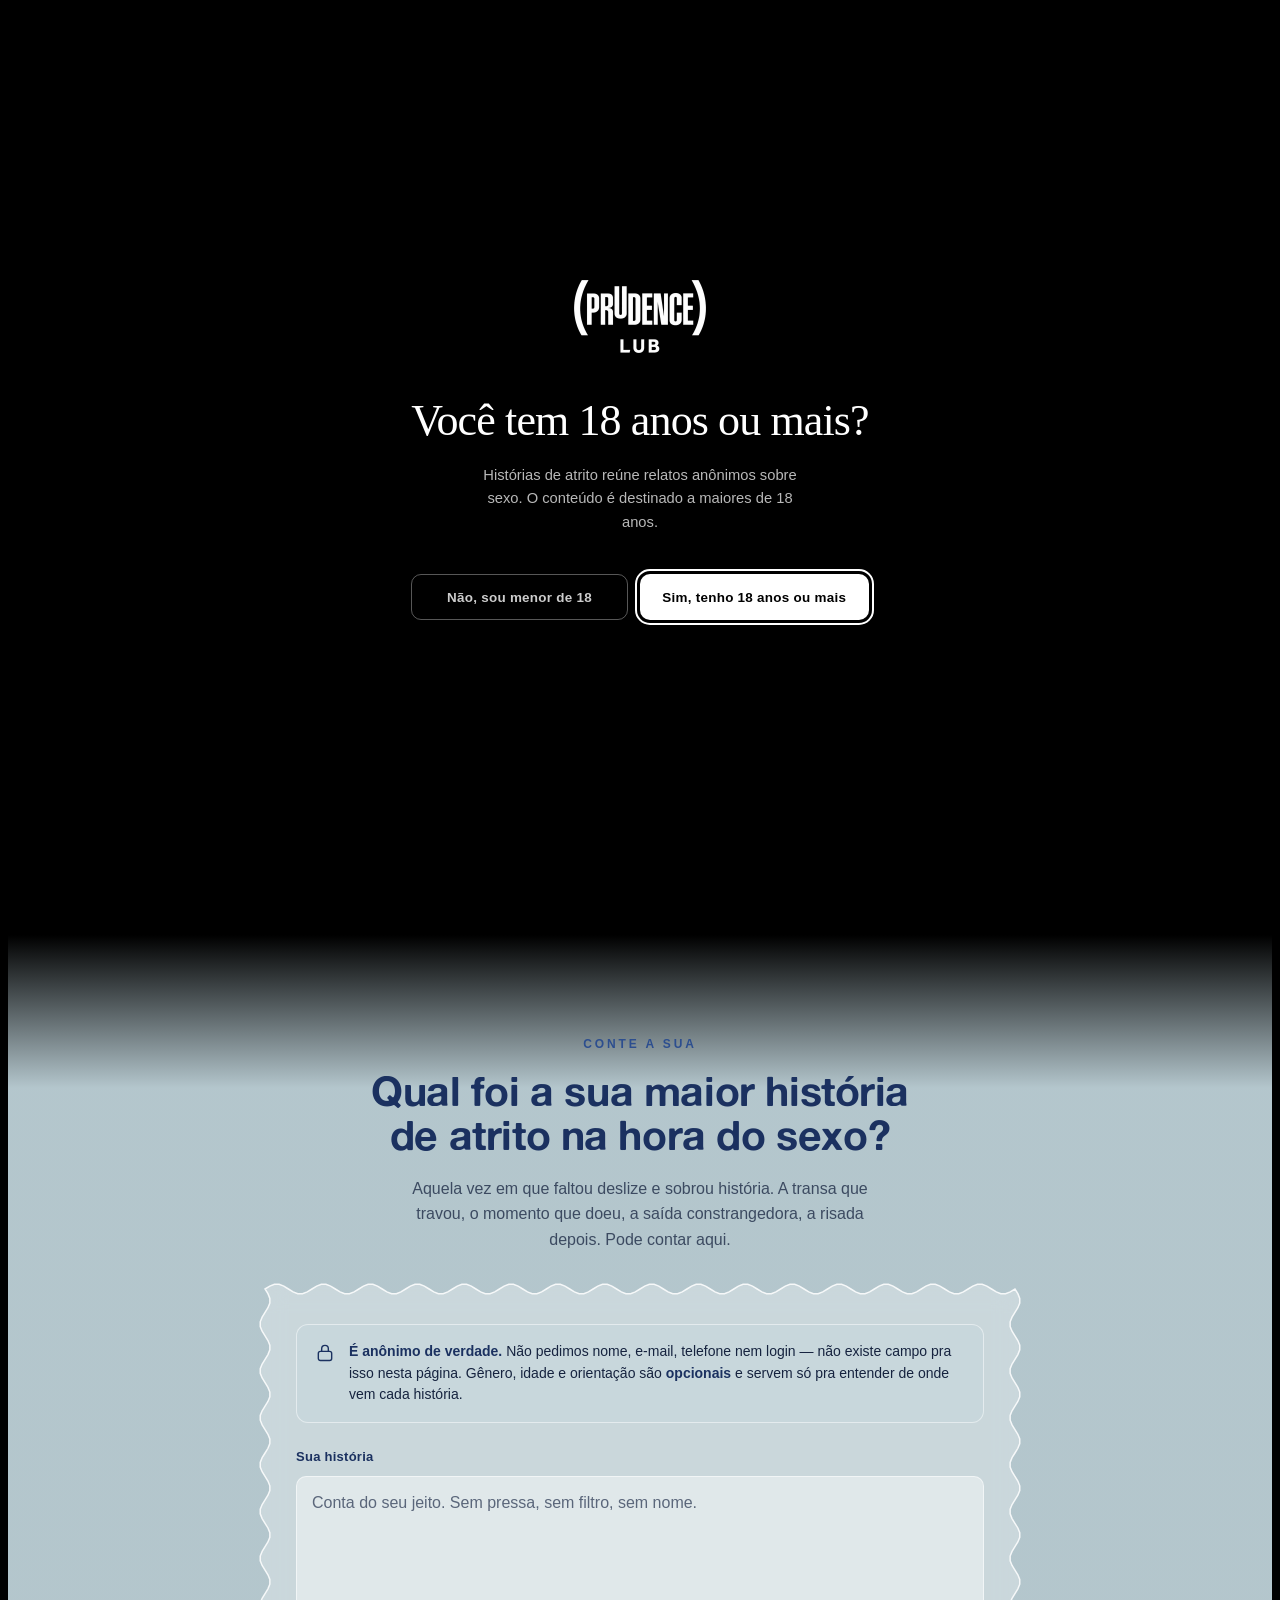
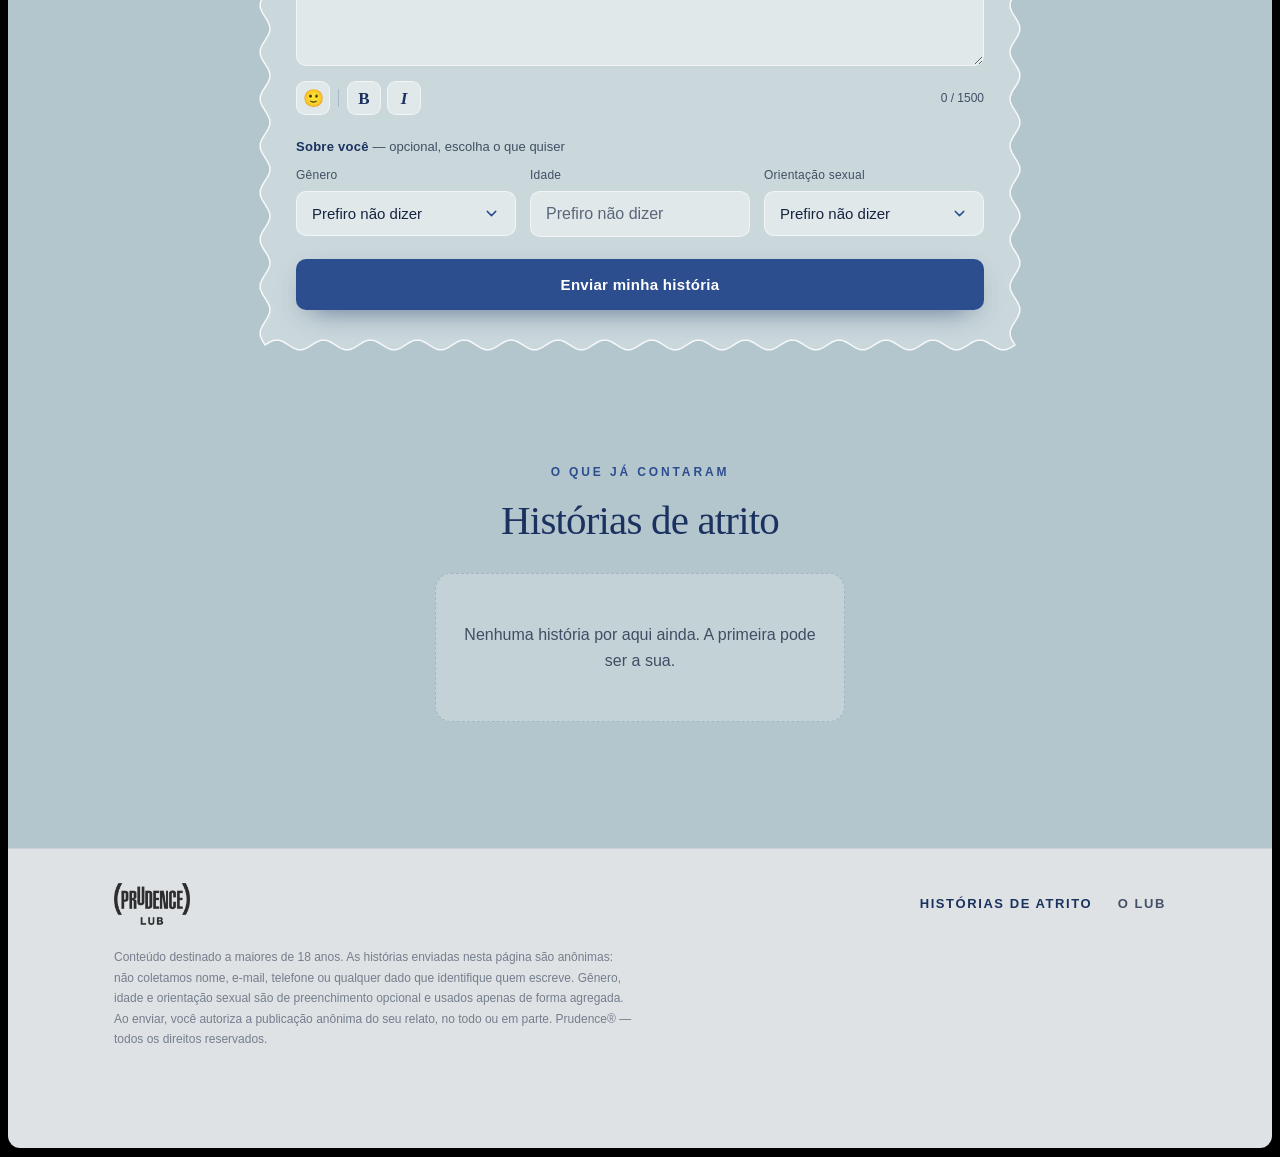
==== commit 51e3213e: "Pergunta do formulario em Alte Haas Grotesk Bold" ====
--- a/index.html
+++ b/index.html
@@ -85,12 +85,16 @@
     <section class="hero">
       <div class="wrap">
         <h1 class="r">
+          <!-- Lettering "Histórias de atrito" guardado, nao apagado:
+               assets/historias-de-atrito.webp (limpo) e -traco.webp (com fio
+               branco). Pra voltar, troque o src, devolva width/height e o
+               <span class="hero__gotas" id="heroGotas"> — sem ele o modulo
+               das gotas sai fora sozinho, porque as pontas foram medidas na
+               silhueta do lettering e nao valem pra marca. -->
           <span class="hero__lockup">
-            <img class="hero__art" src="assets/historias-de-atrito-traco.webp"
-                 width="1009" height="511" alt="Histórias de atrito"
+            <img class="hero__art hero__art--marca" src="assets/prudence-marca.svg"
+                 width="613" height="232" alt="Prudence"
                  fetchpriority="high" decoding="async">
-            <!-- gotas entram aqui, montadas em common.js -->
-            <span class="hero__gotas" id="heroGotas" aria-hidden="true"></span>
           </span>
         </h1>
         <div class="scroll r" aria-hidden="true">
@@ -106,7 +110,7 @@
        <div class="col col--form">
         <div class="col__head r">
           <span class="eyebrow">Conte a sua</span>
-          <h2>Qual foi a sua maior história de atrito na hora do sexo?</h2>
+          <h2 class="pergunta">Qual foi a sua maior história de atrito na hora do sexo?</h2>
           <p>Aquela vez em que faltou deslize e sobrou história. A transa que travou,
             o momento que doeu, a saída constrangedora, a risada depois. Pode contar aqui.</p>
         </div>
--- a/assets/app.css
+++ b/assets/app.css
@@ -30,6 +30,22 @@
     --frame:clamp(8px,0.66vw,12px);
     --frame-r:clamp(10px,0.95vw,15px);
     --frame-c:#000;
+  }
+
+  /* ---------- webfont ----------
+     Alte Haas Grotesk (Yann Le Coroller) — freeware, redistribuivel
+     desde que o arquivo de licenca ande junto: ele esta em
+     assets/fonts/LICENCA-alte-haas-grotesk.txt e e publicado com o site.
+     Auto-hospedada de proposito: fonte em CDN quebraria a propriedade
+     de zero request externo e meteria cookie de terceiro numa pagina
+     que promete anonimato. */
+  @font-face{
+    font-family:"Alte Haas Grotesk";
+    /* caminho relativo a ESTE arquivo, nao ao html */
+    src:url("fonts/AlteHaasGroteskBold.woff2") format("woff2");
+    font-weight:700;
+    font-style:normal;
+    font-display:swap;   /* o texto aparece na hora, na fonte de sistema, e troca quando chega */
   }
 
   *,*::before,*::after{box-sizing:border-box}
@@ -208,6 +224,12 @@
        segue a silhueta das letras em vez do retangulo da imagem.
        Mesmo navy da sombra do tubo do Lub. */
     filter:drop-shadow(0 18px 26px rgba(27,49,96,.34));
+  }
+  /* marca no lugar do lettering: inclinada 5deg, e a sombra recua —
+     no preto chapado da marca a sombra navy do lettering emborrava */
+  .hero__art--marca{
+    transform:rotate(-5deg);
+    filter:drop-shadow(0 14px 22px rgba(27,49,96,.20));
   }
   /* Fora do fluxo, ancorada no pe do hero: no fluxo ela somava altura
      abaixo da arte e empurrava o lockup pra cima do centro. Assim o h1
@@ -314,6 +336,15 @@
 
   .col__head{margin-bottom:clamp(26px,3.5vh,38px);text-align:center}
   .col__head p{margin-inline:auto}
+  /* Pergunta principal do formulario. O seletor precisa carregar o
+     `.col__head h2` junto: so `.pergunta` perde em especificidade pra
+     regra que fixa a serifada logo abaixo. */
+  .col__head h2.pergunta{
+    font-family:"Alte Haas Grotesk","Helvetica Neue",Helvetica,Arial,sans-serif;
+    font-weight:700;
+    letter-spacing:-.01em;
+  }
+
   .col__head h2{
     font-family:var(--serif);
     font-weight:400;
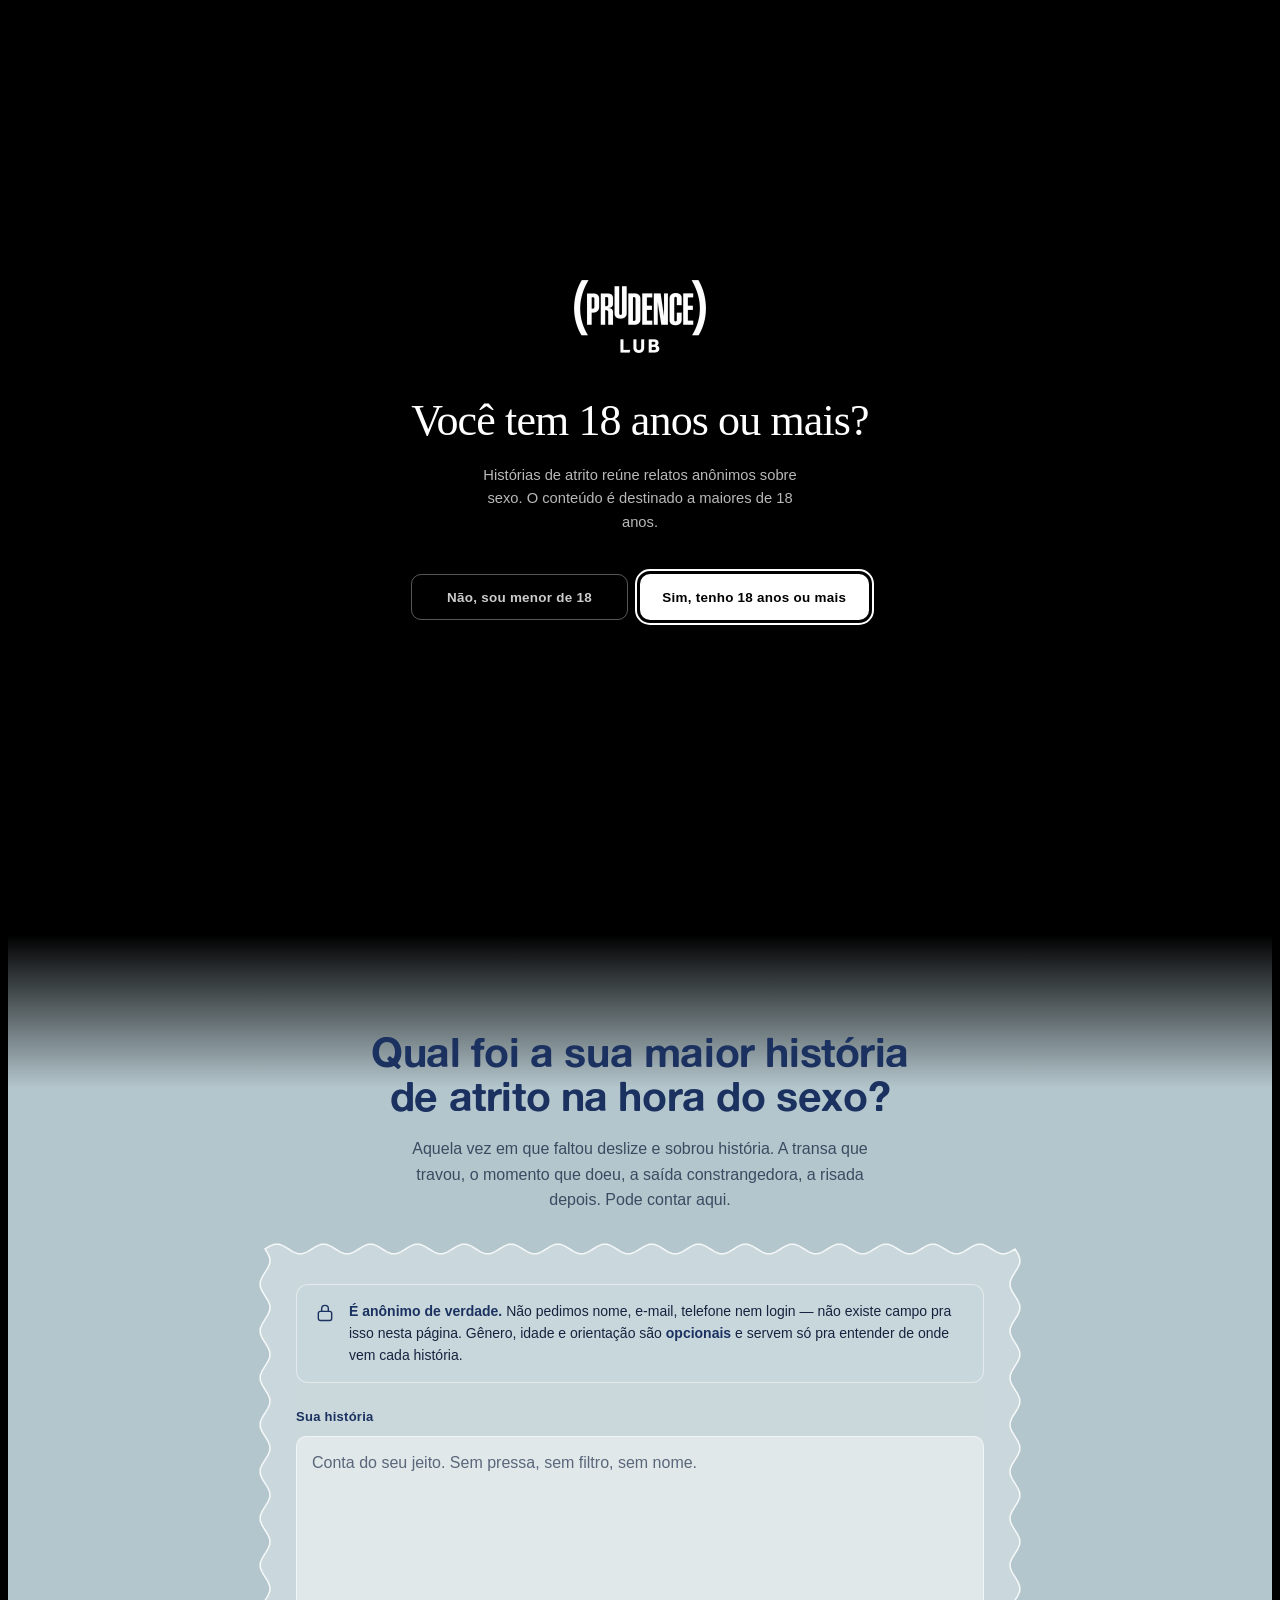
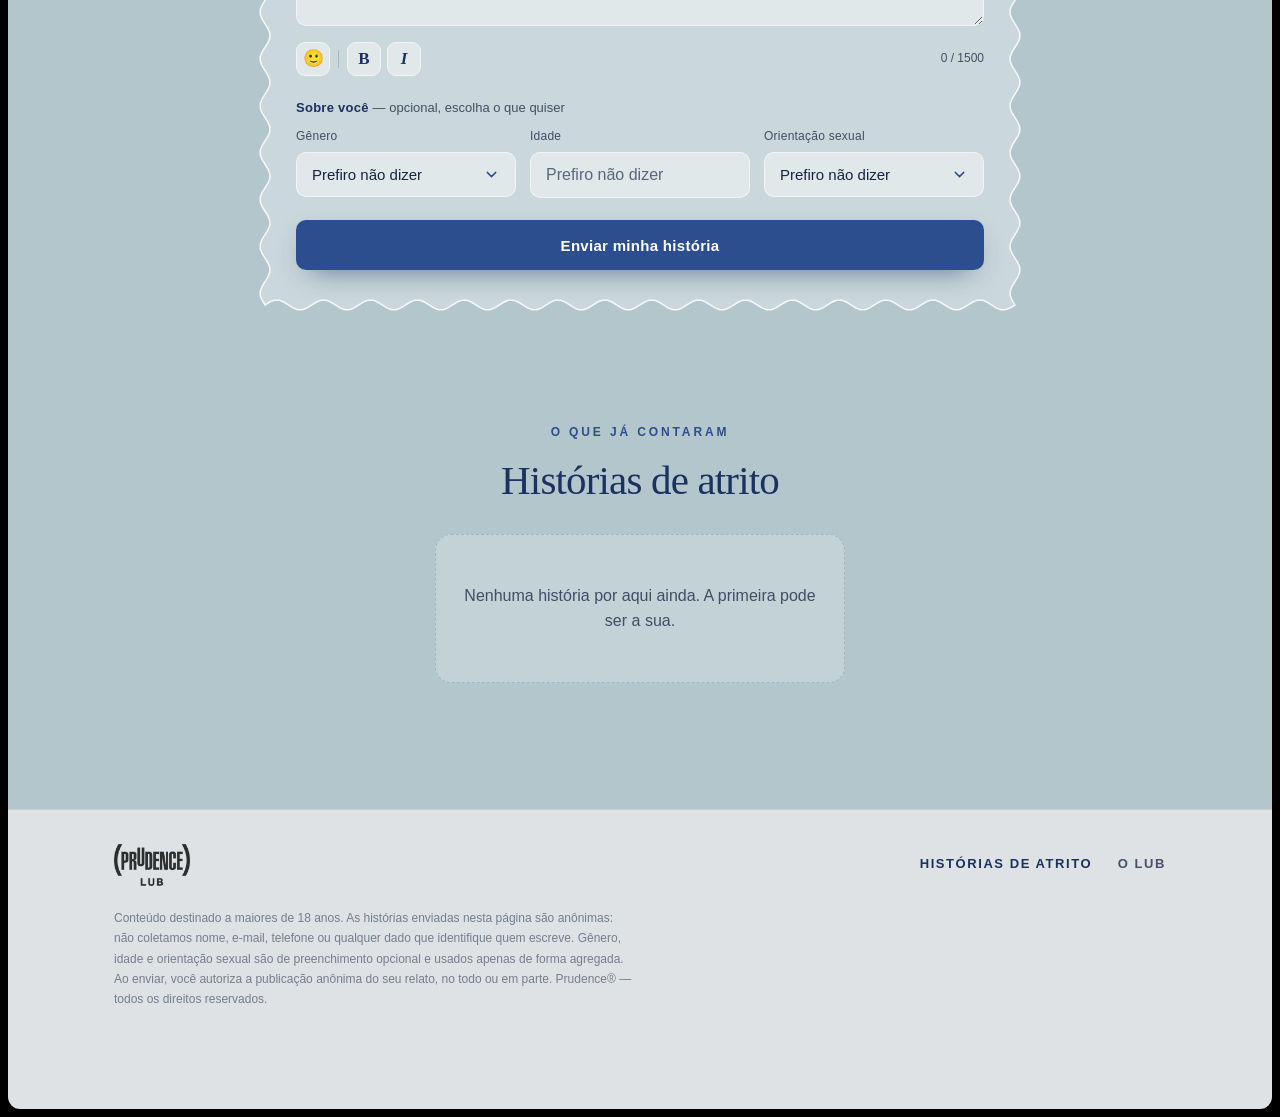
==== commit abd39a84: "Tira a eyebrow Conte a sua" ====
--- a/index.html
+++ b/index.html
@@ -109,7 +109,6 @@
 
        <div class="col col--form">
         <div class="col__head r">
-          <span class="eyebrow">Conte a sua</span>
           <h2 class="pergunta">Qual foi a sua maior história de atrito na hora do sexo?</h2>
           <p>Aquela vez em que faltou deslize e sobrou história. A transa que travou,
             o momento que doeu, a saída constrangedora, a risada depois. Pode contar aqui.</p>
--- a/assets/app.css
+++ b/assets/app.css
@@ -343,6 +343,9 @@
     font-family:"Alte Haas Grotesk","Helvetica Neue",Helvetica,Arial,sans-serif;
     font-weight:700;
     letter-spacing:-.01em;
+    /* o margin-top do .col__head h2 existia pra afastar da eyebrow;
+       sem ela em cima, o recuo so sobrava */
+    margin-top:0;
   }
 
   .col__head h2{
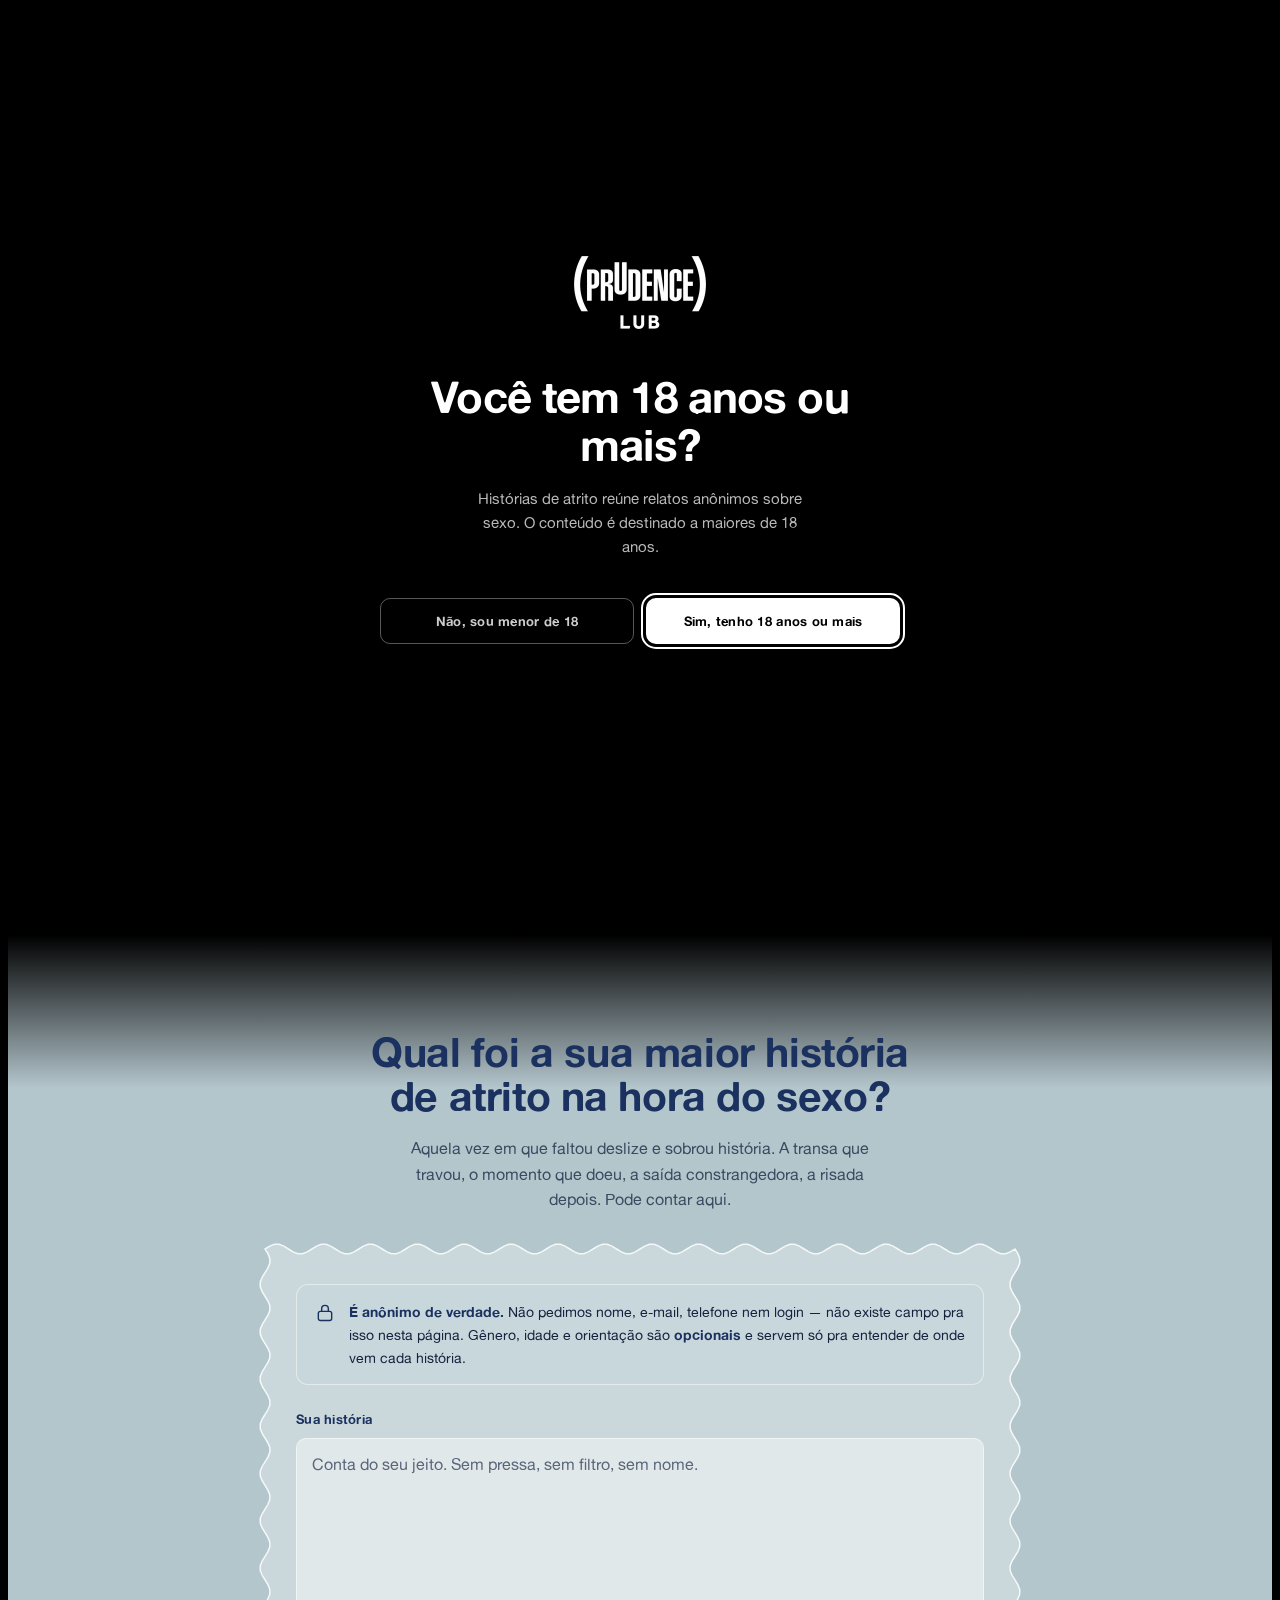
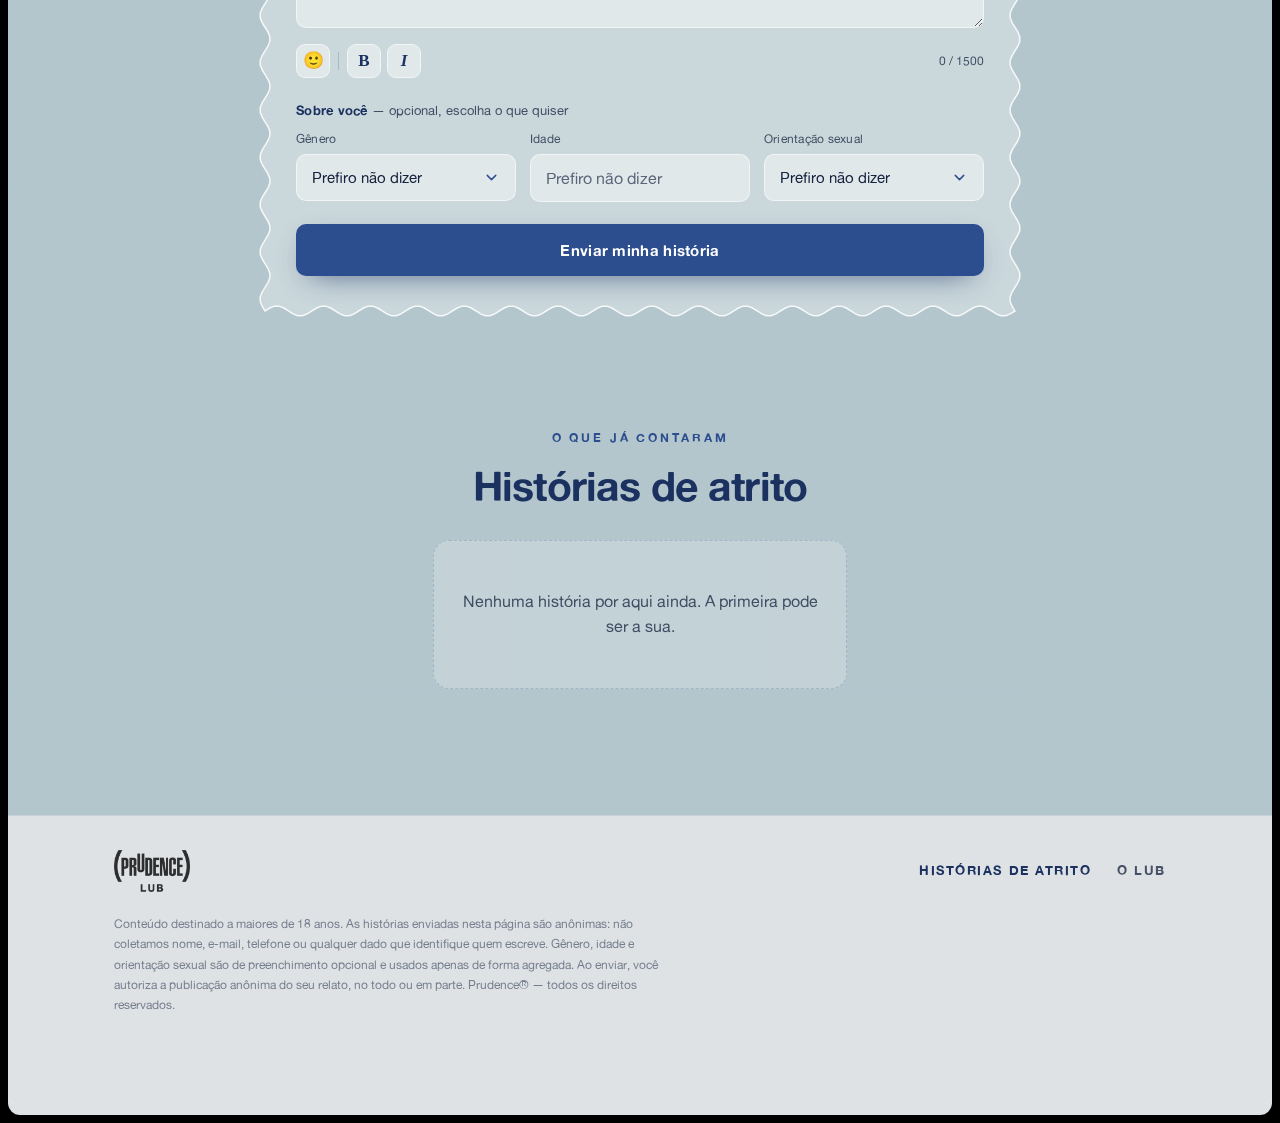
==== commit 6cd6018c: "Alte Haas em titulos e texto corrido; feed com rolagem infinita" ====
--- a/index.html
+++ b/index.html
@@ -218,7 +218,6 @@
         <div class="col__head r">
           <span class="eyebrow">O que já contaram</span>
           <h2>Histórias de atrito</h2>
-          <p class="feed__count" id="feedCount"></p>
         </div>
 
         <div class="feed__grid" id="feedGrid"></div>
@@ -448,7 +447,6 @@
   const grid = document.getElementById('feedGrid');
   const empty = document.getElementById('feedEmpty');
   const moreBtn = document.getElementById('feedMore');
-  const countEl = document.getElementById('feedCount');
 
   let stories = [];
   let shown = 0;
@@ -641,12 +639,29 @@
 
     moreBtn.hidden = shown >= stories.length;
     empty.hidden = stories.length > 0;
-    countEl.textContent = stories.length
-      ? `${stories.length} ${stories.length === 1 ? 'história contada' : 'histórias contadas'}`
-      : '';
   }
 
   moreBtn.addEventListener('click', () => paint(false));
+
+  /* Rolagem infinita: o proprio botao "Ver mais" e a sentinela. Quando
+     ele entra em cena — ou seja, quando a pessoa chega no fim do que ja
+     esta na tela — a proxima leva entra sozinha, e o botao volta a ser
+     sentinela mais abaixo. Repete ate acabar, quando ele some.
+
+     O botao CONTINUA no ar de proposito: quem navega por teclado nao
+     "rola ate o fim", e sem observer (ou com ele bloqueado) ele segue
+     sendo o jeito de carregar. Nao e enfeite, e o caminho alternativo.
+
+     rootMargin adianta a carga em 300px, entao a leva seguinte ja esta
+     montada quando a anterior termina — a rolagem nao trava esperando. */
+  if ('IntersectionObserver' in window) {
+    const sentinela = new IntersectionObserver((entradas) => {
+      for (const e of entradas) {
+        if (e.isIntersecting && shown < stories.length) paint(false);
+      }
+    }, { rootMargin: '300px 0px' });
+    sentinela.observe(moreBtn);
+  }
   document.getElementById('again').addEventListener('click', () => {
     document.getElementById('historias').scrollIntoView({ behavior: 'smooth' });
   });
--- a/assets/app.css
+++ b/assets/app.css
@@ -18,9 +18,14 @@
     --line:rgba(44,78,143,.22);
     --line-soft:rgba(44,78,143,.12);
 
-    /* letra clássica */
+    /* Alte Haas Grotesk nos dois papeis: Bold nos titulos, Regular no
+       texto corrido. As fontes de sistema ficam como rede de seguranca
+       enquanto a webfont nao chega (font-display:swap). */
+    --titulo:"Alte Haas Grotesk","Helvetica Neue",Helvetica,Arial,sans-serif;
+    --sans:"Alte Haas Grotesk","Helvetica Neue",Helvetica,Arial,system-ui,sans-serif;
+    /* serifada sobrou so pros glifos B/I do editor, onde ela e icone e
+       nao titulo — num grotesco o "I" italico vira um risco reto */
     --serif:"Iowan Old Style","Palatino Linotype",Palatino,"Book Antiqua","Times New Roman",Georgia,serif;
-    --sans:"Helvetica Neue",Helvetica,Arial,system-ui,sans-serif;
 
     --maxw:1180px;
     --pad:clamp(20px,5vw,64px);
@@ -42,10 +47,17 @@
   @font-face{
     font-family:"Alte Haas Grotesk";
     /* caminho relativo a ESTE arquivo, nao ao html */
+    src:url("fonts/AlteHaasGroteskRegular.woff2") format("woff2");
+    font-weight:400;
+    font-style:normal;
+    font-display:swap;   /* o texto aparece na hora, na fonte de sistema, e troca quando chega */
+  }
+  @font-face{
+    font-family:"Alte Haas Grotesk";
     src:url("fonts/AlteHaasGroteskBold.woff2") format("woff2");
     font-weight:700;
     font-style:normal;
-    font-display:swap;   /* o texto aparece na hora, na fonte de sistema, e troca quando chega */
+    font-display:swap;
   }
 
   *,*::before,*::after{box-sizing:border-box}
@@ -257,7 +269,7 @@
   }
   .about__head{text-align:center;margin-bottom:clamp(24px,4vh,40px)}
   .about__head h2{
-    font-family:var(--serif);font-weight:400;
+    font-family:var(--titulo);font-weight:700;
     font-size:clamp(32px,5vw,64px);line-height:1.06;letter-spacing:-.02em;margin-top:14px;
   }
   .about__head p{margin:18px auto 0;max-width:44ch;color:var(--muted);font-size:clamp(15px,1.2vw,17px)}
@@ -340,8 +352,6 @@
      `.col__head h2` junto: so `.pergunta` perde em especificidade pra
      regra que fixa a serifada logo abaixo. */
   .col__head h2.pergunta{
-    font-family:"Alte Haas Grotesk","Helvetica Neue",Helvetica,Arial,sans-serif;
-    font-weight:700;
     letter-spacing:-.01em;
     /* o margin-top do .col__head h2 existia pra afastar da eyebrow;
        sem ela em cima, o recuo so sobrava */
@@ -349,8 +359,8 @@
   }
 
   .col__head h2{
-    font-family:var(--serif);
-    font-weight:400;
+    font-family:var(--titulo);
+    font-weight:700;
     font-size:clamp(28px,3.2vw,42px);
     line-height:1.08;
     letter-spacing:-.02em;
@@ -577,7 +587,7 @@
   .done{display:none;text-align:center;padding:clamp(20px,5vw,50px) 0}
   .done.is-on{display:block}
   .done h3{
-    font-family:var(--serif);font-weight:400;
+    font-family:var(--titulo);font-weight:700;
     font-size:clamp(26px,3.6vw,40px);line-height:1.1;letter-spacing:-.02em;
   }
   .done p{margin-top:16px;color:var(--muted)}
@@ -589,7 +599,6 @@
   .done .mark svg{width:26px;height:26px}
 
   /* ---------- feed ---------- */
-  .feed__count{margin-top:14px;font-size:14px;color:var(--muted)}
 
   /* masonry por multi-coluna: cards de alturas diferentes se encaixam
      sem buraco, que e o efeito do grid de depoimentos da referencia */
@@ -723,7 +732,7 @@
     text-align:center;
   }
   .lub-cta p{
-    font-family:var(--serif);font-weight:400;
+    font-family:var(--titulo);font-weight:700;
     font-size:clamp(24px,3.2vw,40px);line-height:1.1;letter-spacing:-.02em;
     color:var(--navy-deep);margin-bottom:26px;
   }
@@ -803,7 +812,7 @@
     margin-bottom:clamp(28px,5vh,44px);
   }
   .gate__title{
-    font-family:var(--serif);font-weight:400;
+    font-family:var(--titulo);font-weight:700;
     font-size:clamp(28px,4.6vw,44px);line-height:1.1;letter-spacing:-.02em;
     color:#fff;margin:0;
   }
@@ -1061,7 +1070,7 @@
     margin:0 0 8px;
   }
   .trilha__title{
-    font-family:var(--serif);font-weight:400;
+    font-family:var(--titulo);font-weight:700;
     font-size:clamp(26px,3.6vw,42px);line-height:1.05;letter-spacing:-.02em;
     color:#fff;margin:0;
   }
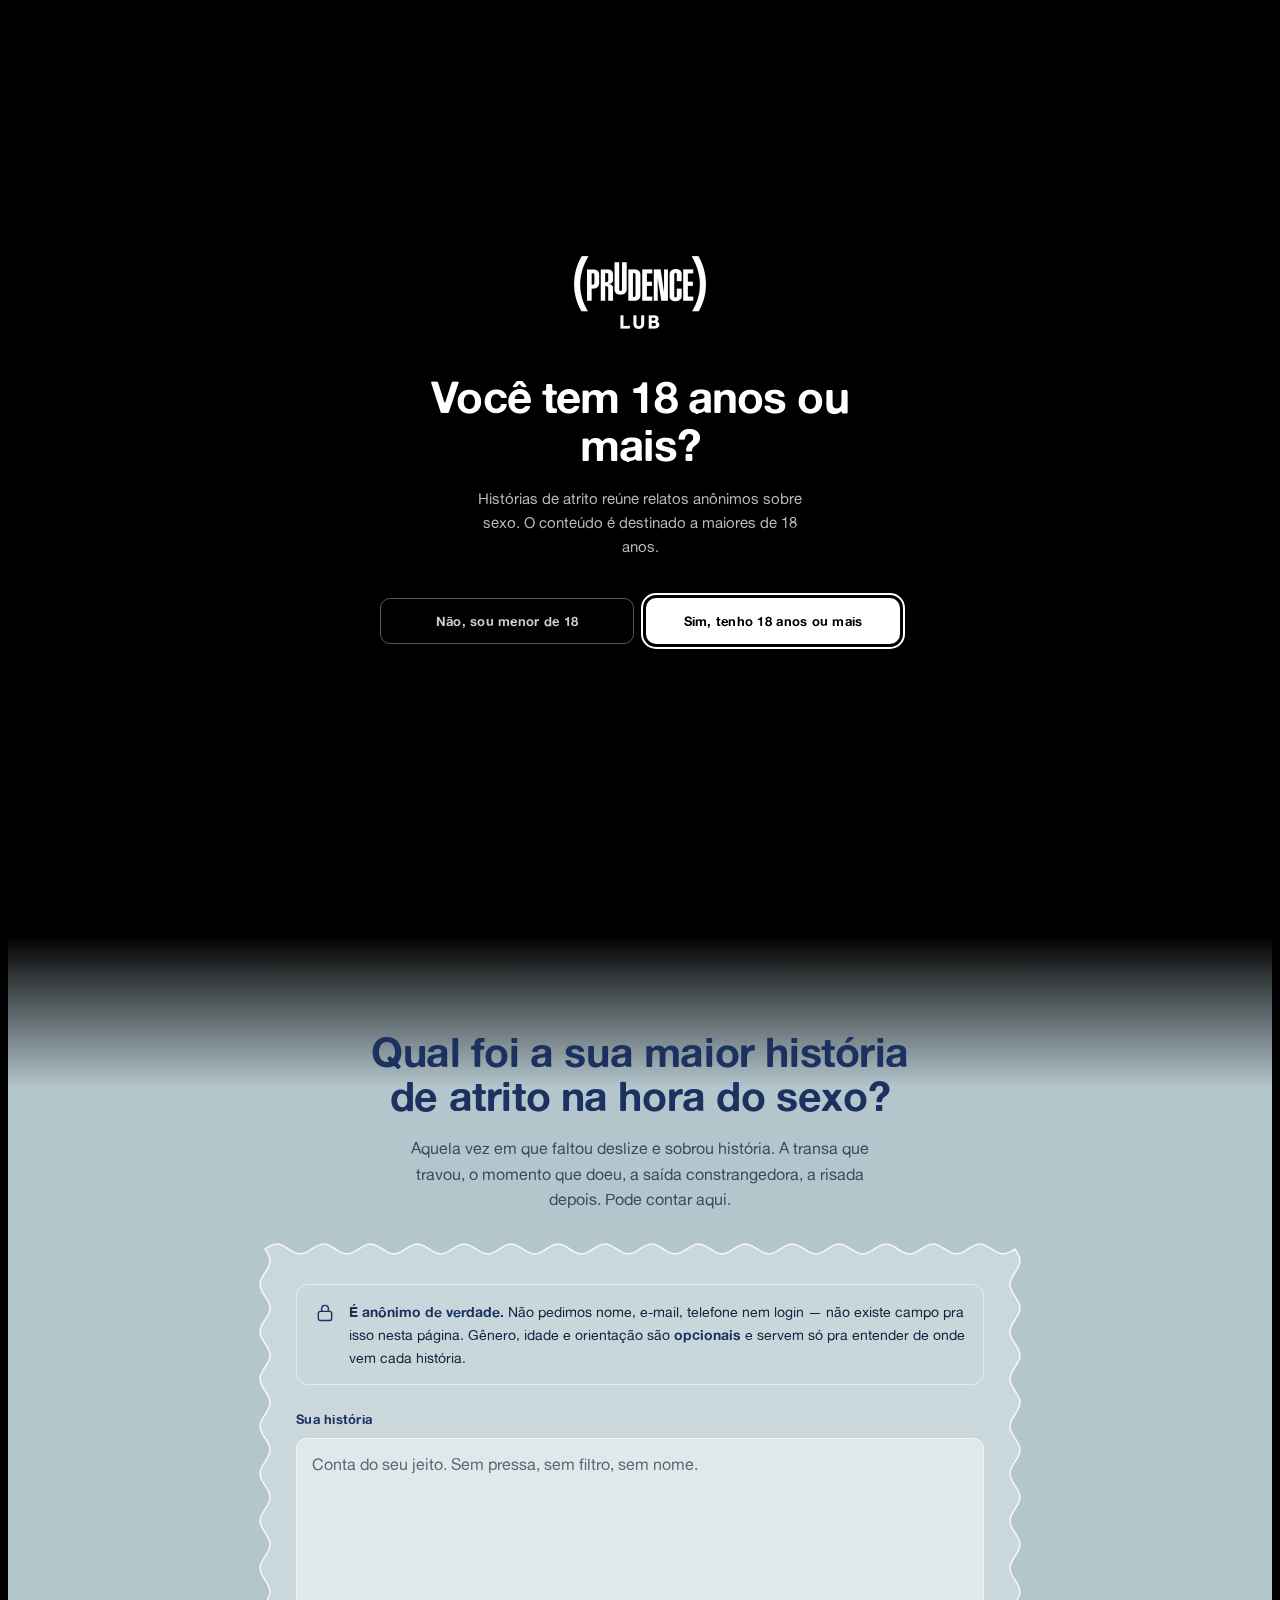
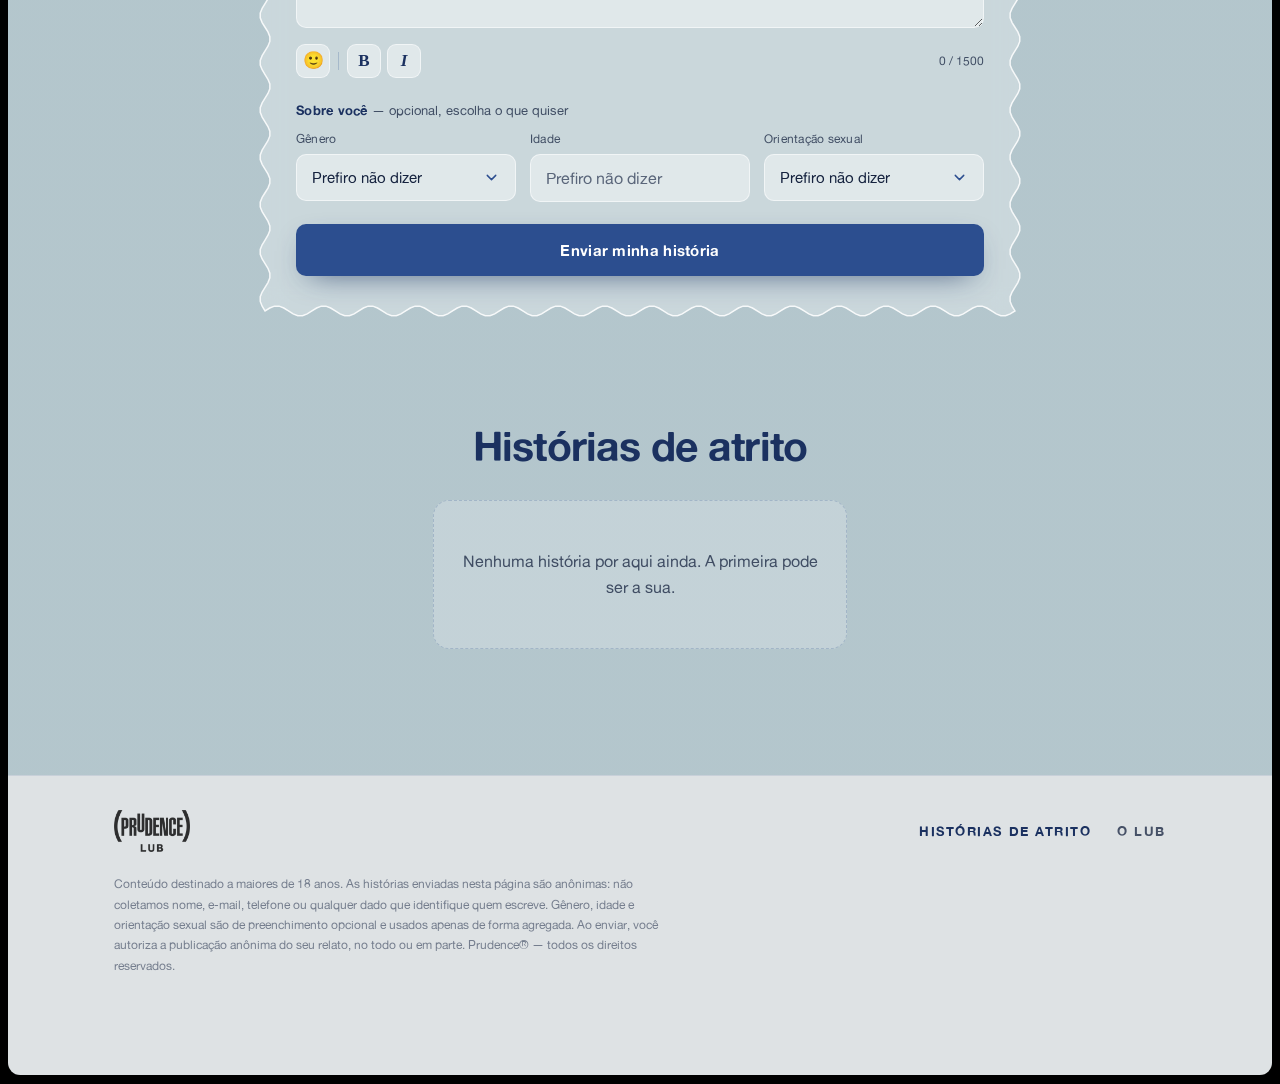
==== commit e479a822: "Tira a eyebrow do feed e zera o recuo dos titulos" ====
--- a/index.html
+++ b/index.html
@@ -216,7 +216,6 @@
 
        <div class="col col--feed" id="historias">
         <div class="col__head r">
-          <span class="eyebrow">O que já contaram</span>
           <h2>Histórias de atrito</h2>
         </div>
 
--- a/assets/app.css
+++ b/assets/app.css
@@ -353,9 +353,6 @@
      regra que fixa a serifada logo abaixo. */
   .col__head h2.pergunta{
     letter-spacing:-.01em;
-    /* o margin-top do .col__head h2 existia pra afastar da eyebrow;
-       sem ela em cima, o recuo so sobrava */
-    margin-top:0;
   }
 
   .col__head h2{
@@ -364,7 +361,9 @@
     font-size:clamp(28px,3.2vw,42px);
     line-height:1.08;
     letter-spacing:-.02em;
-    margin-top:14px;
+    /* era 14px pra afastar da eyebrow; as duas colunas perderam a
+       delas, entao o recuo virava espaco solto */
+    margin-top:0;
     text-wrap:balance;
   }
   .col__head p{
